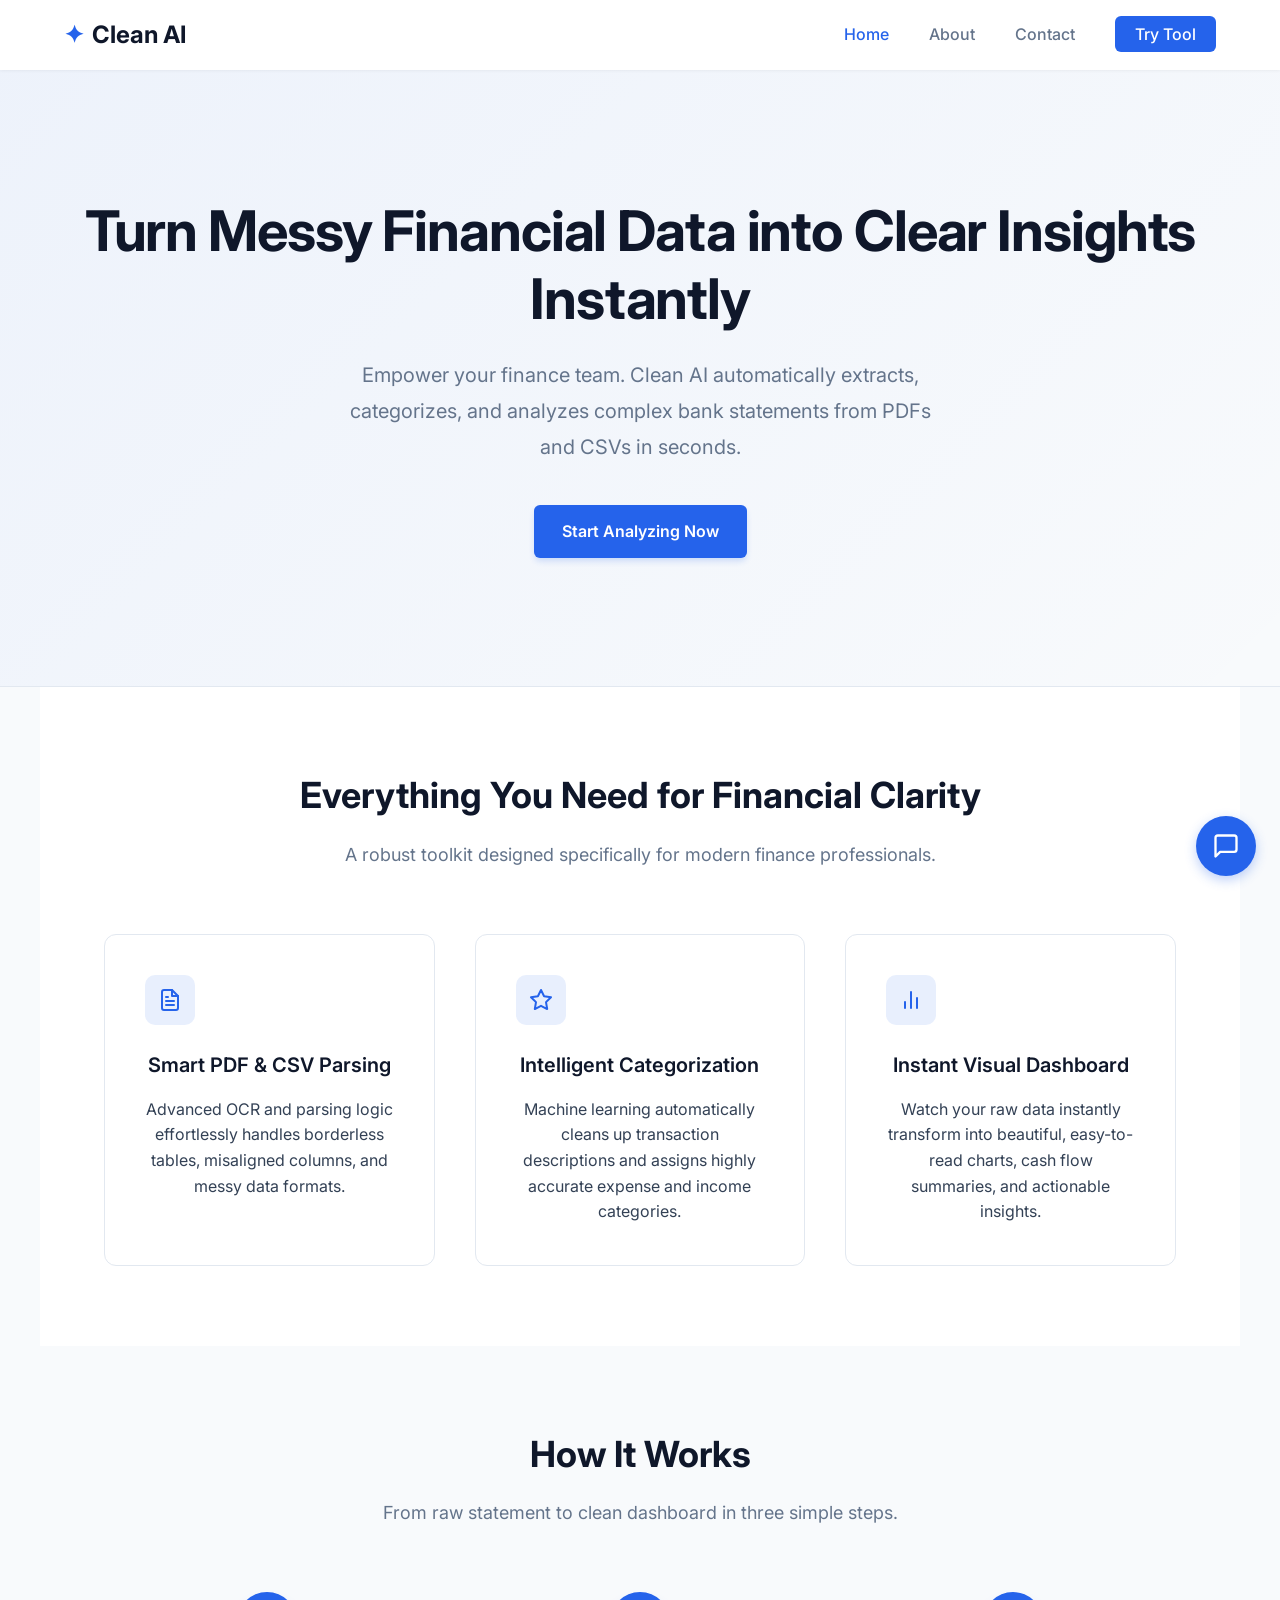
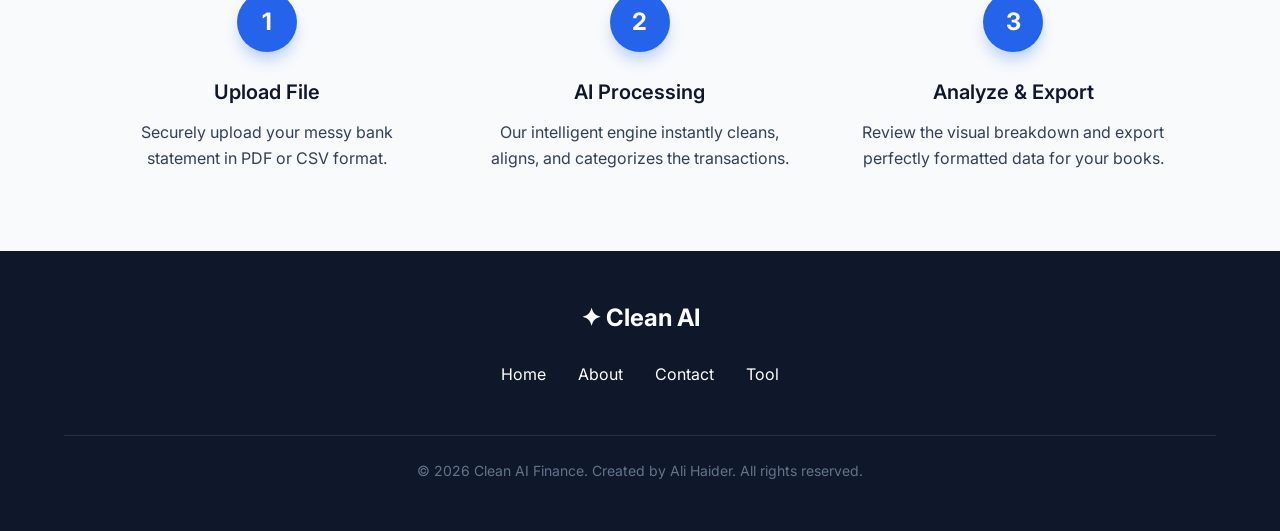
==== index.html @ 6805a6d4 "Add cache-busting version to chatbot.js script tags" ====
<!DOCTYPE html>
<html lang="en">

<head>
    <meta charset="UTF-8">
    <meta name="viewport" content="width=device-width, initial-scale=1.0">
    <link rel="icon" type="image/png" href="favicon.png">
    <title>Clean AI Finance - Automate Your Financial Workflows</title>
    <link href="https://fonts.googleapis.com/css2?family=Inter:wght@300;400;500;600;700&display=swap" rel="stylesheet">
    <style>
        :root {
            --primary-color: #2563eb;
            --primary-hover: #1d4ed8;
            --secondary-color: #0f172a;
            --text-main: #334155;
            --text-light: #64748b;
            --bg-body: #f8fafc;
            --bg-card: #ffffff;
            --font-family: 'Inter', sans-serif;
            --border-color: #e2e8f0;
        }

        * {
            margin: 0;
            padding: 0;
            box-sizing: border-box;
        }

        body {
            font-family: var(--font-family);
            color: var(--text-main);
            background-color: var(--bg-body);
            line-height: 1.6;
            display: flex;
            flex-direction: column;
            min-height: 100vh;
        }

        a {
            text-decoration: none;
            color: inherit;
            transition: all 0.3s ease;
        }

        /* Navigation */
        .navbar {
            background-color: #ffffff;
            box-shadow: 0 1px 3px rgba(0, 0, 0, 0.05);
            padding: 1rem 5%;
            display: flex;
            justify-content: space-between;
            align-items: center;
            position: sticky;
            top: 0;
            z-index: 1000;
        }

        .nav-brand {
            font-size: 1.5rem;
            font-weight: 700;
            color: var(--secondary-color);
            display: flex;
            align-items: center;
            gap: 0.5rem;
        }

        .nav-brand-icon {
            color: var(--primary-color);
        }

        .nav-links {
            display: flex;
            gap: 2.5rem;
            list-style: none;
            align-items: center;
        }

        .nav-links a {
            font-weight: 500;
            color: var(--text-light);
        }

        .nav-links a:hover,
        .nav-links a.active {
            color: var(--primary-color);
        }

        .btn-nav {
            background-color: var(--primary-color);
            color: #ffffff !important;
            padding: 0.5rem 1.25rem;
            border-radius: 6px;
        }

        .btn-nav:hover {
            background-color: var(--primary-hover);
            transform: translateY(-1px);
        }

        /* Global UI Elements */
        .btn {
            display: inline-block;
            padding: 0.875rem 1.75rem;
            border-radius: 6px;
            font-weight: 600;
            text-align: center;
            cursor: pointer;
            border: none;
            font-size: 1rem;
        }

        .btn-primary {
            background-color: var(--primary-color);
            color: #ffffff;
            box-shadow: 0 4px 6px -1px rgba(37, 99, 235, 0.2);
        }

        .btn-primary:hover {
            background-color: var(--primary-hover);
            box-shadow: 0 10px 15px -3px rgba(37, 99, 235, 0.3);
            transform: translateY(-2px);
            color: white;
        }

        .container {
            max-width: 1200px;
            margin: 0 auto;
            padding: 5rem 5%;
        }

        .text-center {
            text-align: center;
        }

        /* Hero Section */
        .hero {
            padding: 8rem 5%;
            text-align: center;
            background: linear-gradient(135deg, rgba(37, 99, 235, 0.05) 0%, rgba(255, 255, 255, 0) 100%);
            border-bottom: 1px solid var(--border-color);
        }

        .hero h1 {
            font-size: 3.5rem;
            font-weight: 700;
            color: var(--secondary-color);
            margin-bottom: 1.5rem;
            line-height: 1.2;
            letter-spacing: -0.02em;
        }

        .hero p {
            font-size: 1.25rem;
            color: var(--text-light);
            max-width: 600px;
            margin: 0 auto 2.5rem;
            line-height: 1.8;
        }

        /* Features Section */
        .features-section {
            background-color: var(--bg-card);
        }

        .section-title {
            font-size: 2.25rem;
            font-weight: 700;
            color: var(--secondary-color);
            margin-bottom: 1rem;
        }

        .section-subtitle {
            color: var(--text-light);
            font-size: 1.125rem;
            margin-bottom: 4rem;
        }

        .features-grid {
            display: grid;
            grid-template-columns: repeat(auto-fit, minmax(300px, 1fr));
            gap: 2.5rem;
        }

        .feature-card {
            padding: 2.5rem;
            border-radius: 12px;
            border: 1px solid var(--border-color);
            background-color: var(--bg-card);
            transition: all 0.3s ease;
        }

        .feature-card:hover {
            transform: translateY(-5px);
            box-shadow: 0 20px 25px -5px rgba(0, 0, 0, 0.05);
            border-color: var(--primary-color);
        }

        .feature-icon {
            width: 50px;
            height: 50px;
            background-color: rgba(37, 99, 235, 0.1);
            color: var(--primary-color);
            border-radius: 10px;
            display: flex;
            align-items: center;
            justify-content: center;
            font-size: 1.5rem;
            margin-bottom: 1.5rem;
        }

        .feature-card h3 {
            font-size: 1.25rem;
            font-weight: 600;
            color: var(--secondary-color);
            margin-bottom: 1rem;
        }

        /* How it Works */
        .how-it-works {
            background-color: var(--bg-body);
        }

        .steps-container {
            display: grid;
            grid-template-columns: repeat(auto-fit, minmax(250px, 1fr));
            gap: 3rem;
            position: relative;
        }

        .step {
            text-align: center;
        }

        .step-number {
            width: 60px;
            height: 60px;
            background-color: var(--primary-color);
            color: white;
            border-radius: 50%;
            display: flex;
            align-items: center;
            justify-content: center;
            font-size: 1.5rem;
            font-weight: 700;
            margin: 0 auto 1.5rem;
            box-shadow: 0 10px 15px -3px rgba(37, 99, 235, 0.3);
        }

        .step h4 {
            font-size: 1.25rem;
            font-weight: 600;
            color: var(--secondary-color);
            margin-bottom: 0.75rem;
        }

        /* Footer */
        footer {
            background-color: var(--secondary-color);
            color: #ffffff;
            padding: 3rem 5%;
            margin-top: auto;
        }

        .footer-content {
            max-width: 1200px;
            margin: 0 auto;
            display: flex;
            flex-direction: column;
            align-items: center;
            gap: 1.5rem;
        }

        .footer-logo {
            font-size: 1.5rem;
            font-weight: 700;
        }

        .footer-links {
            display: flex;
            gap: 2rem;
            list-style: none;
        }

        .footer-links a:hover {
            color: #94a3b8;
        }

        .copyright {
            color: #64748b;
            font-size: 0.875rem;
            margin-top: 1.5rem;
            padding-top: 1.5rem;
            border-top: 1px solid rgba(255, 255, 255, 0.1);
            width: 100%;
            text-align: center;
        }

        @media (max-width: 768px) {
            .hero h1 {
                font-size: 2.5rem;
            }

            .nav-links {
                display: none;
            }

            /* Mobile menu would go here */
        }
    </style>
</head>

<body>
    <nav class="navbar">
        <a href="index.html" class="nav-brand"><span class="nav-brand-icon">✦</span> Clean AI</a>
        <ul class="nav-links">
            <li><a href="index.html" class="active">Home</a></li>
            <li><a href="about.html">About</a></li>
            <li><a href="contact.html">Contact</a></li>
            <li><a href="tool.html" class="btn-nav">Try Tool</a></li>
        </ul>
    </nav>

    <main>
        <!-- Hero Section -->
        <section class="hero">
            <h1>Turn Messy Financial Data into Clear Insights Instantly</h1>
            <p>Empower your finance team. Clean AI automatically extracts, categorizes, and analyzes complex bank
                statements from PDFs and CSVs in seconds.</p>
            <a href="tool.html" class="btn btn-primary">Start Analyzing Now</a>
        </section>

        <!-- Features Section -->
        <section class="container features-section text-center">
            <h2 class="section-title">Everything You Need for Financial Clarity</h2>
            <p class="section-subtitle">A robust toolkit designed specifically for modern finance professionals.</p>

            <div class="features-grid text-left">
                <div class="feature-card">
                    <div class="feature-icon">
                        <svg width="24" height="24" viewBox="0 0 24 24" fill="none" stroke="currentColor"
                            stroke-width="2" stroke-linecap="round" stroke-linejoin="round">
                            <path d="M14 2H6a2 2 0 0 0-2 2v16a2 2 0 0 0 2 2h12a2 2 0 0 0 2-2V8z"></path>
                            <polyline points="14 2 14 8 20 8"></polyline>
                            <line x1="16" y1="13" x2="8" y2="13"></line>
                            <line x1="16" y1="17" x2="8" y2="17"></line>
                            <polyline points="10 9 9 9 8 9"></polyline>
                        </svg>
                    </div>
                    <h3>Smart PDF & CSV Parsing</h3>
                    <p>Advanced OCR and parsing logic effortlessly handles borderless tables, misaligned columns, and
                        messy data formats.</p>
                </div>
                <div class="feature-card">
                    <div class="feature-icon">
                        <svg width="24" height="24" viewBox="0 0 24 24" fill="none" stroke="currentColor"
                            stroke-width="2" stroke-linecap="round" stroke-linejoin="round">
                            <polygon
                                points="12 2 15.09 8.26 22 9.27 17 14.14 18.18 21.02 12 17.77 5.82 21.02 7 14.14 2 9.27 8.91 8.26 12 2">
                            </polygon>
                        </svg>
                    </div>
                    <h3>Intelligent Categorization</h3>
                    <p>Machine learning automatically cleans up transaction descriptions and assigns highly accurate
                        expense and income categories.</p>
                </div>
                <div class="feature-card">
                    <div class="feature-icon">
                        <svg width="24" height="24" viewBox="0 0 24 24" fill="none" stroke="currentColor"
                            stroke-width="2" stroke-linecap="round" stroke-linejoin="round">
                            <line x1="18" y1="20" x2="18" y2="10"></line>
                            <line x1="12" y1="20" x2="12" y2="4"></line>
                            <line x1="6" y1="20" x2="6" y2="14"></line>
                        </svg>
                    </div>
                    <h3>Instant Visual Dashboard</h3>
                    <p>Watch your raw data instantly transform into beautiful, easy-to-read charts, cash flow summaries,
                        and actionable insights.</p>
                </div>
            </div>
        </section>

        <!-- How it works -->
        <section class="how-it-works container text-center">
            <h2 class="section-title">How It Works</h2>
            <p class="section-subtitle">From raw statement to clean dashboard in three simple steps.</p>

            <div class="steps-container">
                <div class="step">
                    <div class="step-number">1</div>
                    <h4>Upload File</h4>
                    <p>Securely upload your messy bank statement in PDF or CSV format.</p>
                </div>
                <div class="step">
                    <div class="step-number">2</div>
                    <h4>AI Processing</h4>
                    <p>Our intelligent engine instantly cleans, aligns, and categorizes the transactions.</p>
                </div>
                <div class="step">
                    <div class="step-number">3</div>
                    <h4>Analyze & Export</h4>
                    <p>Review the visual breakdown and export perfectly formatted data for your books.</p>
                </div>
            </div>
        </section>
    </main>

    <footer>
        <div class="footer-content">
            <div class="footer-logo">✦ Clean AI</div>
            <ul class="footer-links">
                <li><a href="index.html">Home</a></li>
                <li><a href="about.html">About</a></li>
                <li><a href="contact.html">Contact</a></li>
                <li><a href="tool.html">Tool</a></li>
            </ul>
            <div class="copyright">
                &copy; 2026 Clean AI Finance. Created by Ali Haider. All rights reserved.
            </div>
        </div>
    </footer>

    <!-- Custom Clean AI Chatbot Widget -->
    <script src="chatbot.js?v=2"></script>
</body>

</html>
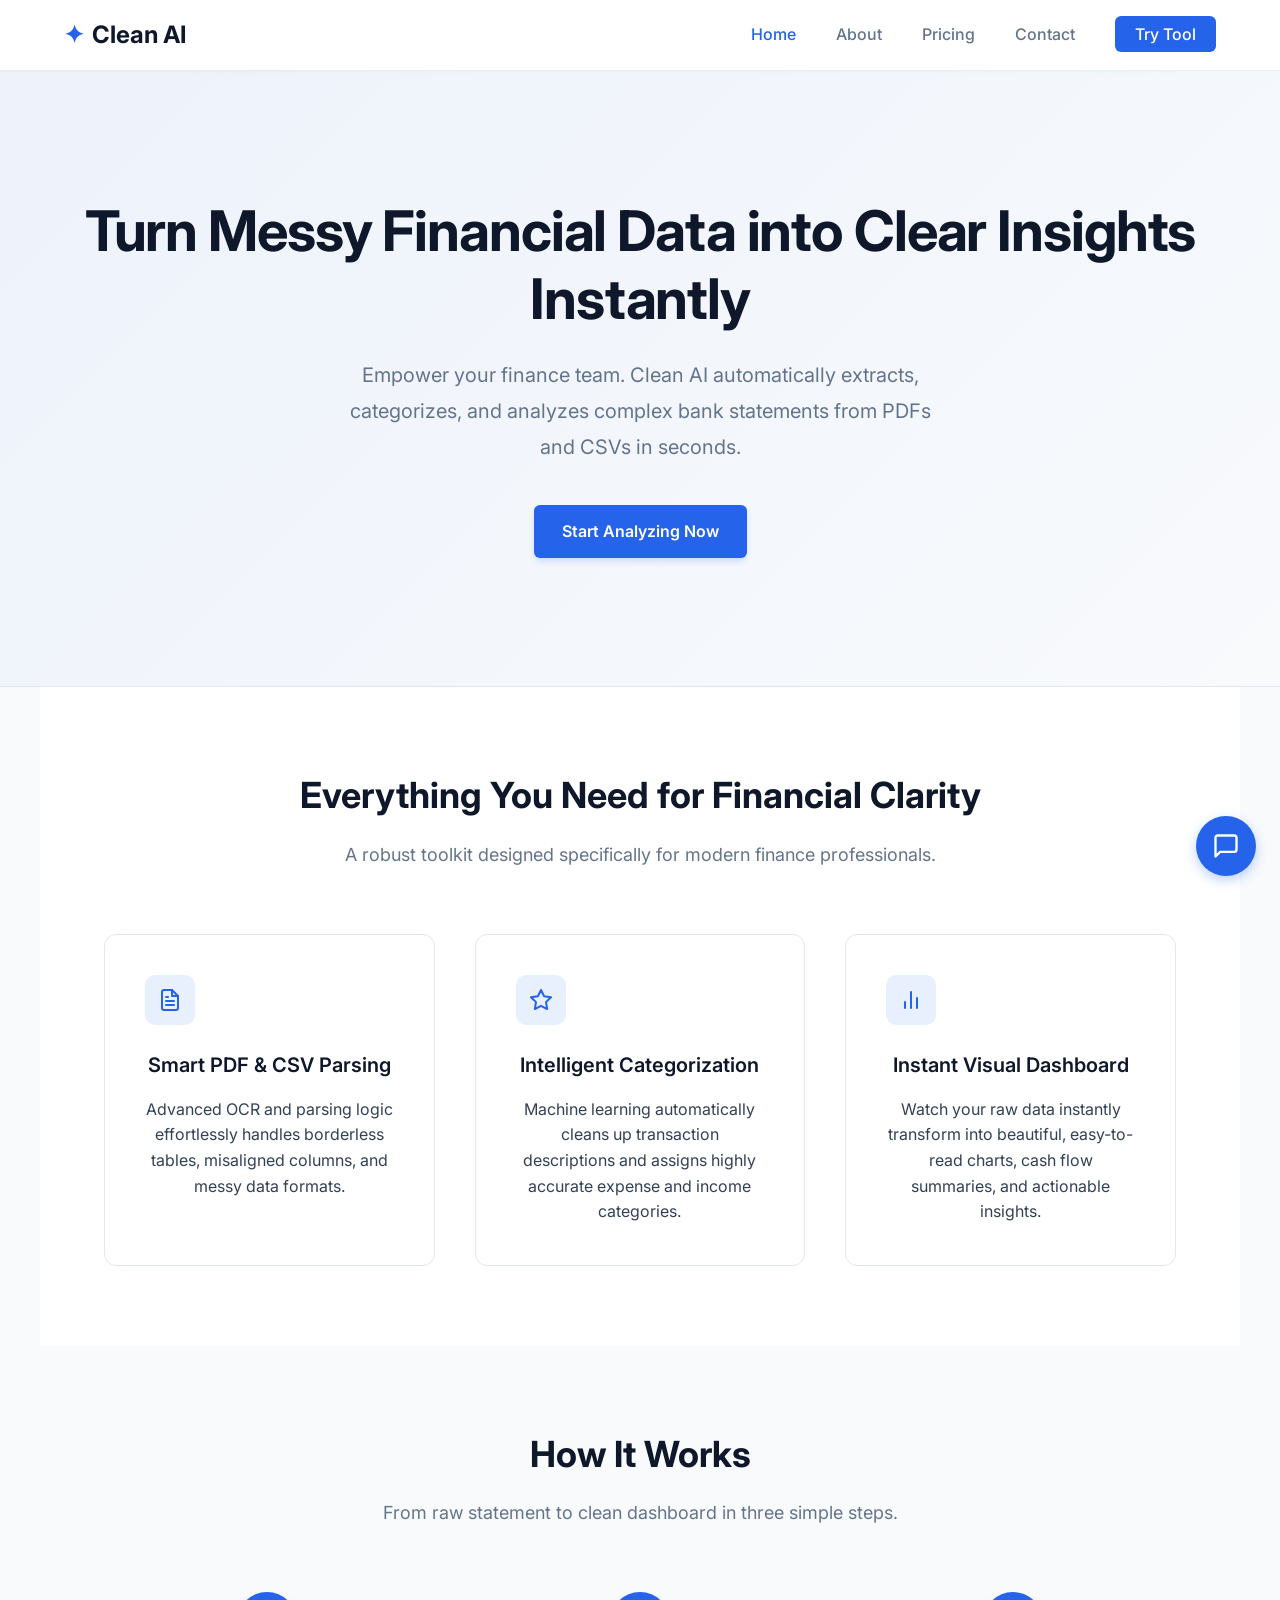
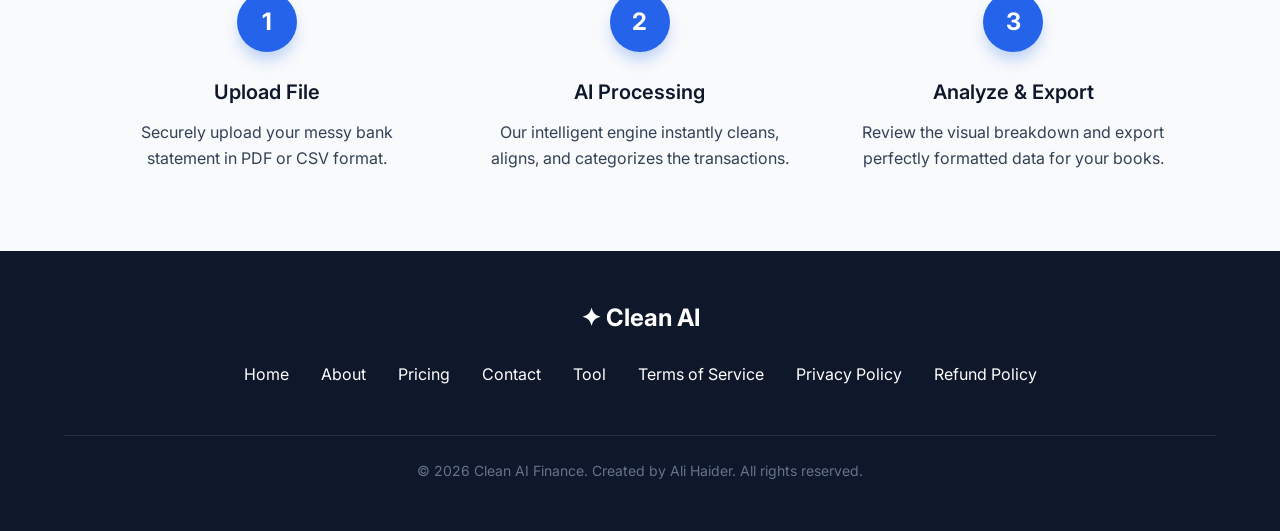
==== commit ec682a15: "Add pricing, terms, privacy, and refund pages for Paddle onboarding" ====
--- a/index.html
+++ b/index.html
@@ -315,6 +315,7 @@
         <ul class="nav-links">
             <li><a href="index.html" class="active">Home</a></li>
             <li><a href="about.html">About</a></li>
+                <li><a href="pricing.html">Pricing</a></li>
             <li><a href="contact.html">Contact</a></li>
             <li><a href="tool.html" class="btn-nav">Try Tool</a></li>
         </ul>
@@ -410,8 +411,12 @@
             <ul class="footer-links">
                 <li><a href="index.html">Home</a></li>
                 <li><a href="about.html">About</a></li>
+                <li><a href="pricing.html">Pricing</a></li>
                 <li><a href="contact.html">Contact</a></li>
                 <li><a href="tool.html">Tool</a></li>
+                <li><a href="terms.html">Terms of Service</a></li>
+                <li><a href="privacy.html">Privacy Policy</a></li>
+                <li><a href="refund.html">Refund Policy</a></li>
             </ul>
             <div class="copyright">
                 &copy; 2026 Clean AI Finance. Created by Ali Haider. All rights reserved.
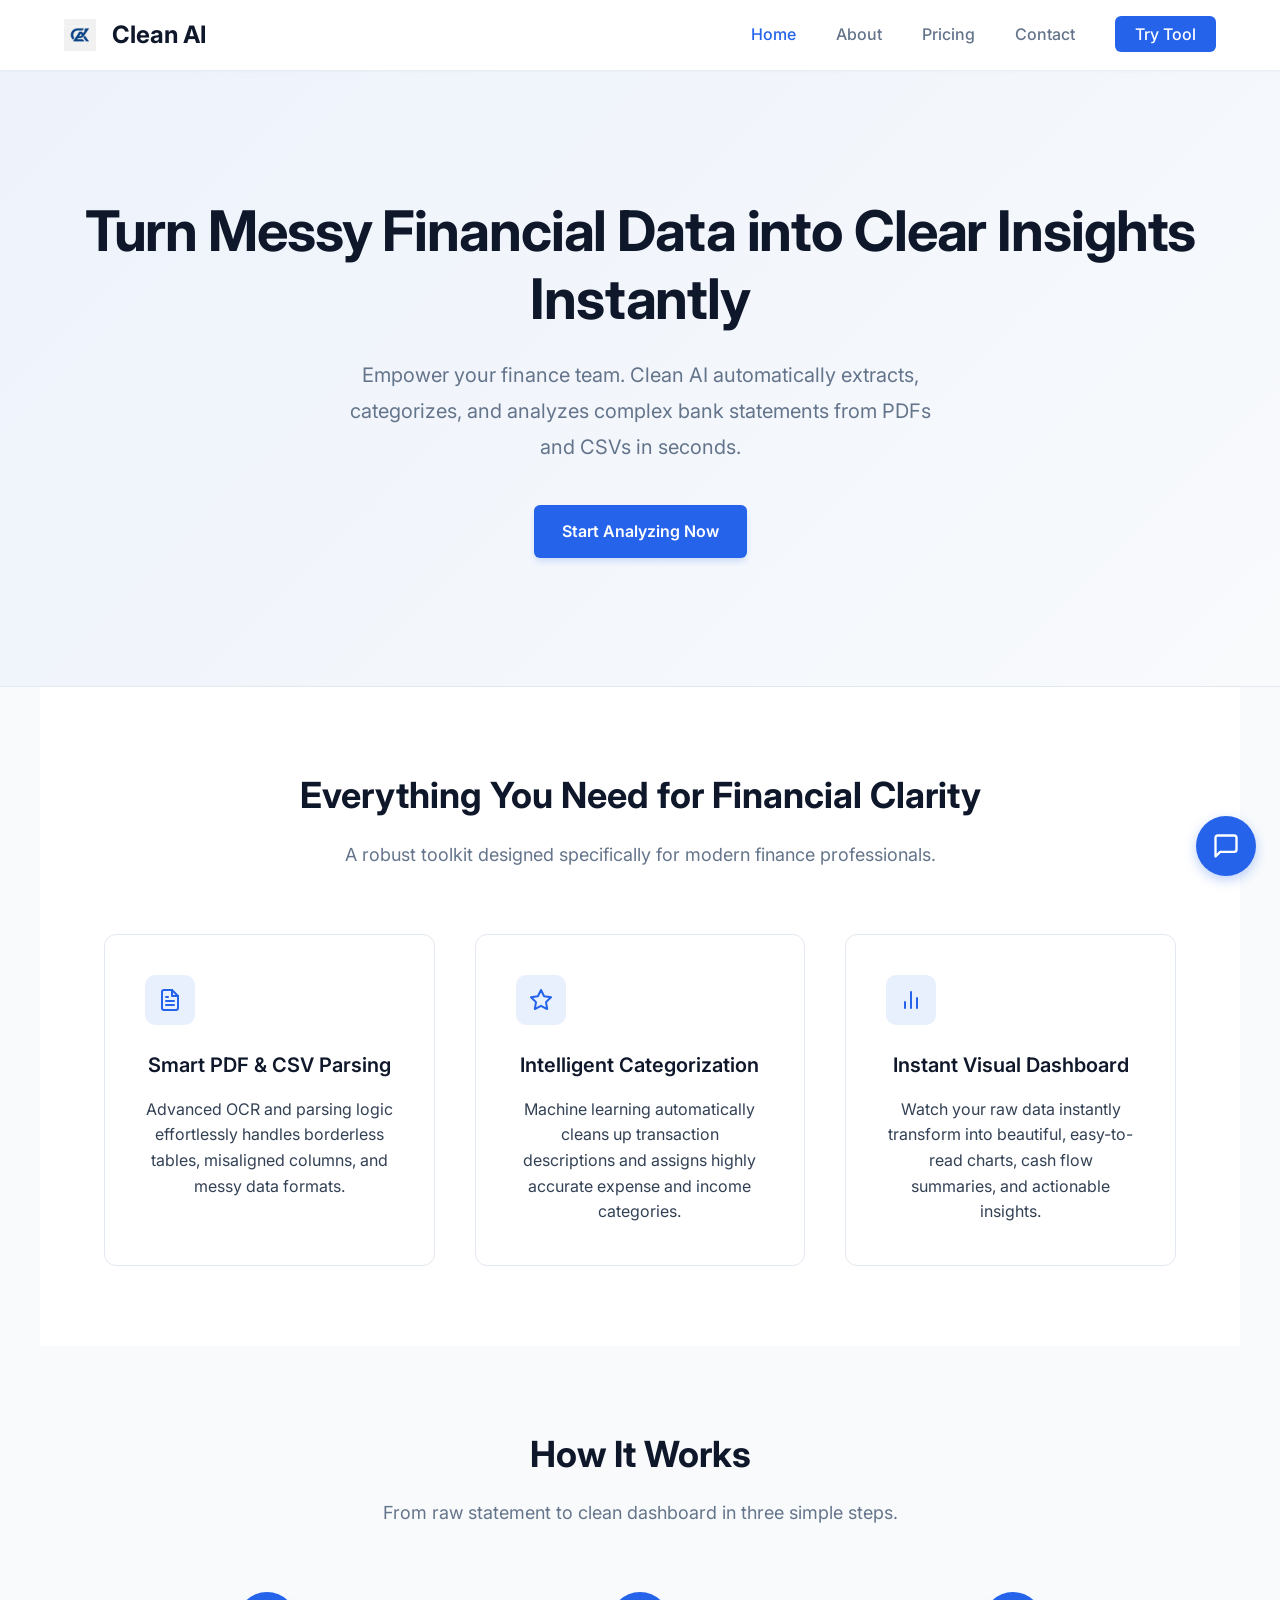
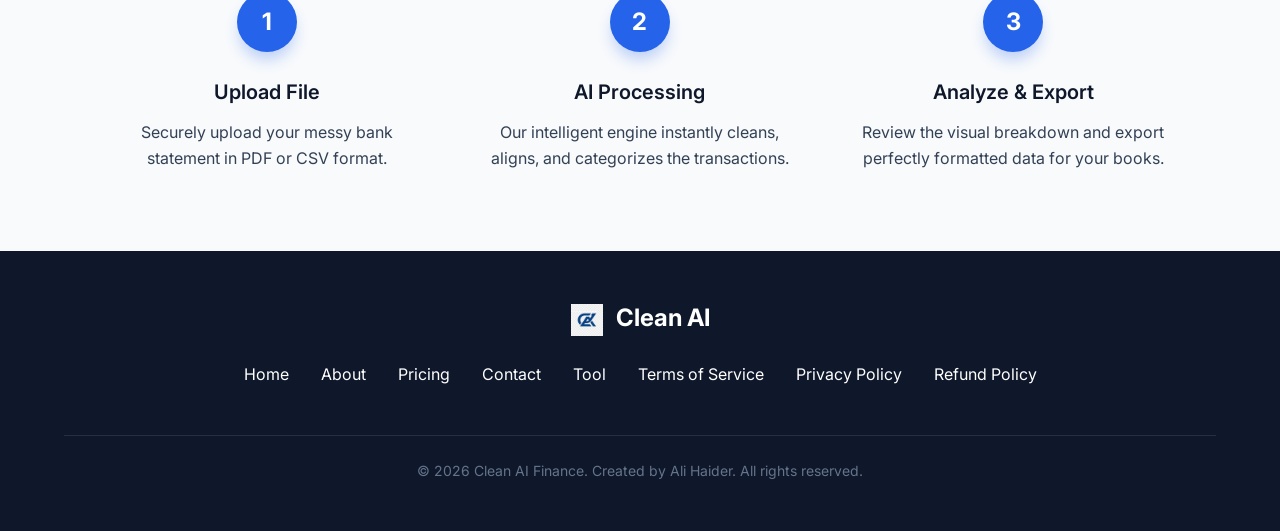
==== commit 152fedab: "," ====
--- a/index.html
+++ b/index.html
@@ -311,7 +311,7 @@
 
 <body>
     <nav class="navbar">
-        <a href="index.html" class="nav-brand"><span class="nav-brand-icon">✦</span> Clean AI</a>
+        <a href="index.html" class="nav-brand"><img src="logo.png" alt="Clean AI Logo" style="height: 32px; width: auto; margin-right: 8px; vertical-align: middle;"> Clean AI</a>
         <ul class="nav-links">
             <li><a href="index.html" class="active">Home</a></li>
             <li><a href="about.html">About</a></li>
@@ -407,7 +407,7 @@
 
     <footer>
         <div class="footer-content">
-            <div class="footer-logo">✦ Clean AI</div>
+            <div class="footer-logo"><img src="logo.png" alt="Clean AI Logo" style="height: 32px; width: auto; margin-right: 8px; vertical-align: middle;"> Clean AI</div>
             <ul class="footer-links">
                 <li><a href="index.html">Home</a></li>
                 <li><a href="about.html">About</a></li>
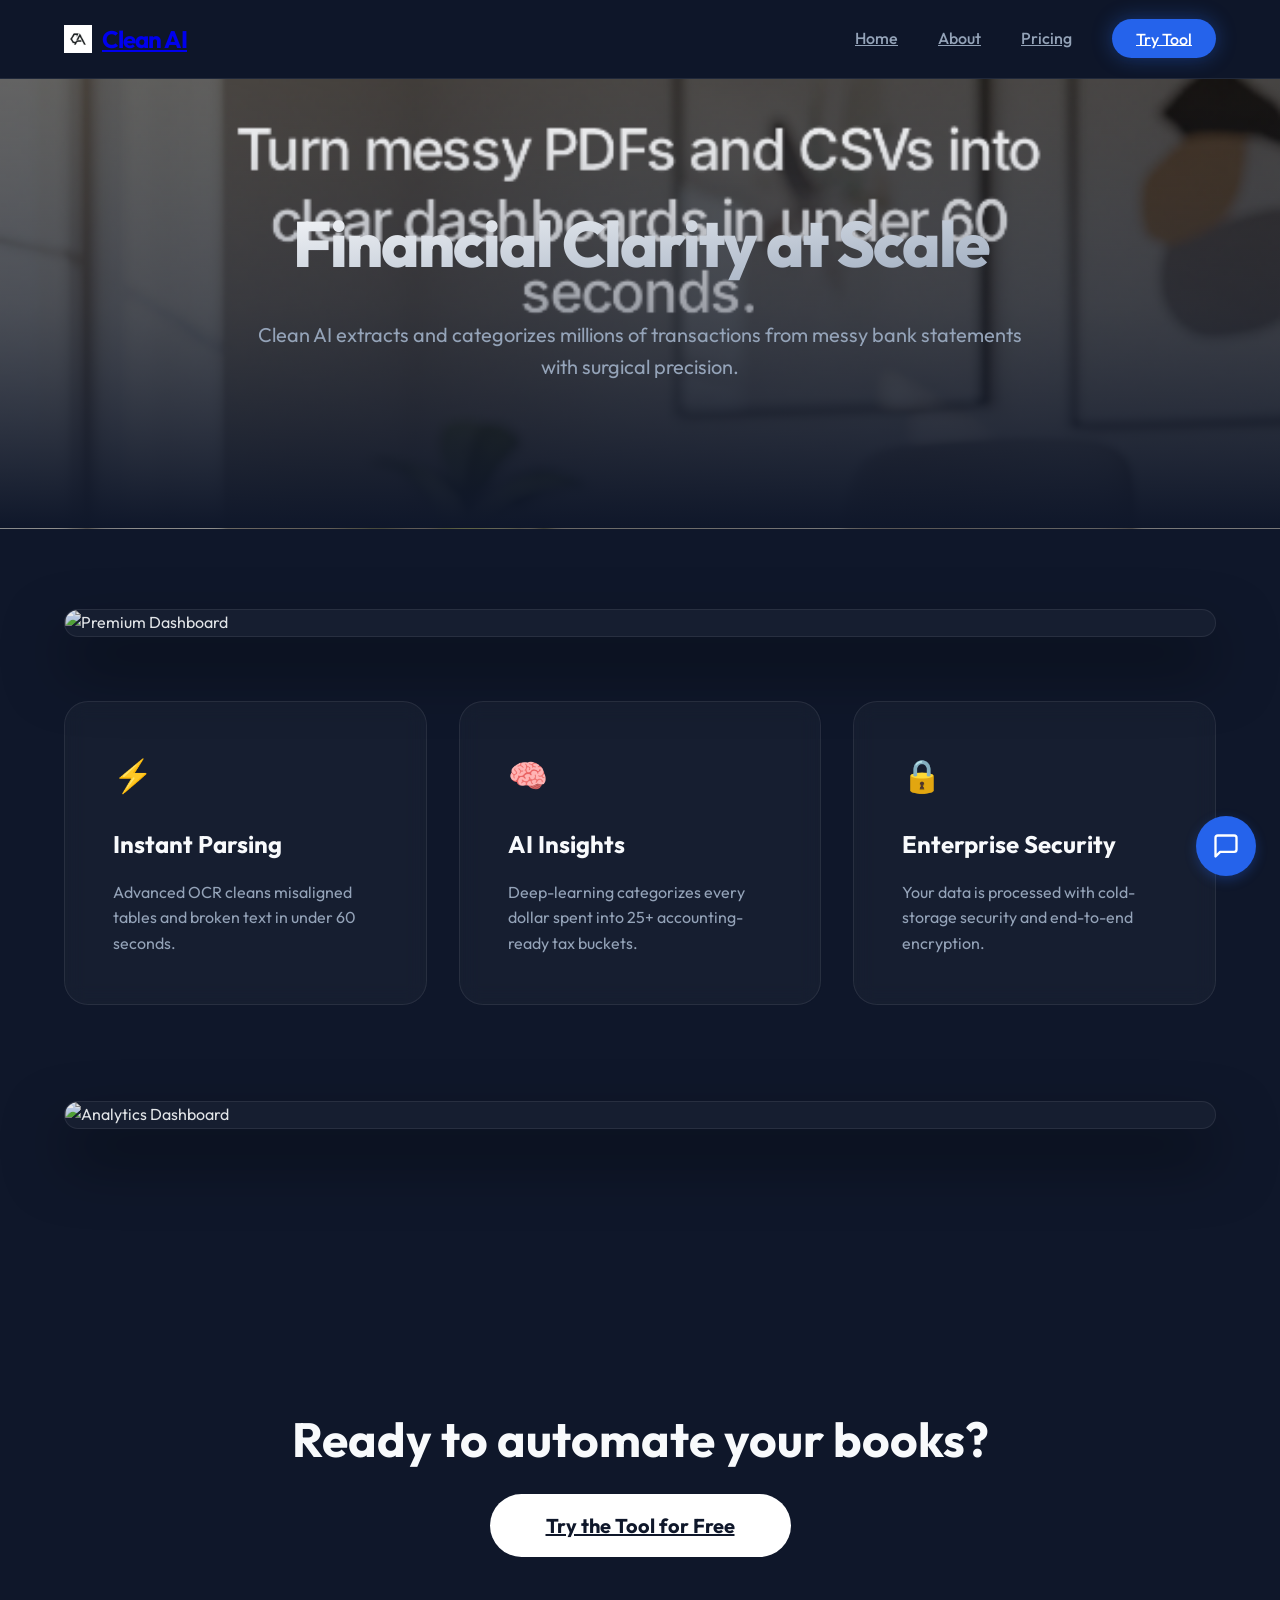
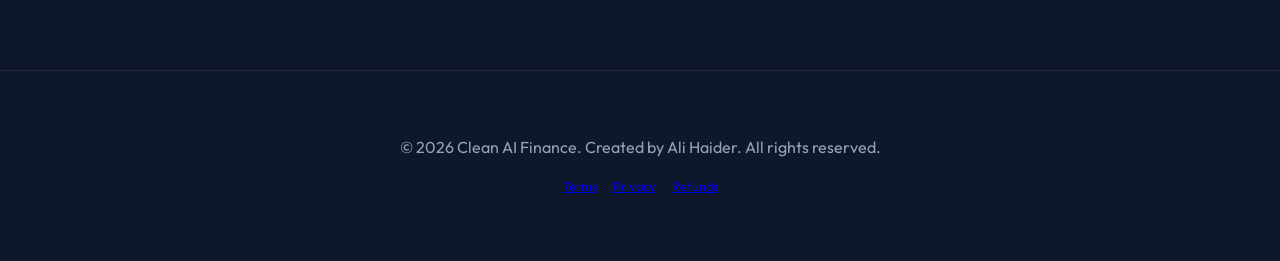
==== commit 567ba27a: "UI: Complete premium visual overhaul with wide hero, mockups, and glassmorphism" ====
--- a/index.html
+++ b/index.html
@@ -5,19 +5,18 @@
     <meta charset="UTF-8">
     <meta name="viewport" content="width=device-width, initial-scale=1.0">
     <link rel="icon" type="image/png" href="favicon.png">
-    <title>Clean AI Finance - Automate Your Financial Workflows</title>
-    <link href="https://fonts.googleapis.com/css2?family=Inter:wght@300;400;500;600;700&display=swap" rel="stylesheet">
+    <title>Clean AI Finance - Minimalist Financial Automation</title>
+    <link href="https://fonts.googleapis.com/css2?family=Outfit:wght@300;400;500;600;700&display=swap" rel="stylesheet">
     <style>
         :root {
-            --primary-color: #2563eb;
-            --primary-hover: #1d4ed8;
-            --secondary-color: #0f172a;
-            --text-main: #334155;
-            --text-light: #64748b;
-            --bg-body: #f8fafc;
-            --bg-card: #ffffff;
-            --font-family: 'Inter', sans-serif;
-            --border-color: #e2e8f0;
+            --primary: #2563eb;
+            --primary-glow: rgba(37, 99, 235, 0.4);
+            --bg-dark: #0f172a;
+            --bg-card: rgba(255, 255, 255, 0.03);
+            --glass-border: rgba(255, 255, 255, 0.08);
+            --text-main: #f8fafc;
+            --text-muted: #94a3b8;
+            --font-family: 'Outfit', sans-serif;
         }
 
         * {
@@ -29,24 +28,17 @@
         body {
             font-family: var(--font-family);
             color: var(--text-main);
-            background-color: var(--bg-body);
+            background-color: var(--bg-dark);
             line-height: 1.6;
-            display: flex;
-            flex-direction: column;
-            min-height: 100vh;
-        }
-
-        a {
-            text-decoration: none;
-            color: inherit;
-            transition: all 0.3s ease;
-        }
-
-        /* Navigation */
+            overflow-x: hidden;
+        }
+
+        /* --- MODERN NAVIGATION --- */
         .navbar {
-            background-color: #ffffff;
-            box-shadow: 0 1px 3px rgba(0, 0, 0, 0.05);
-            padding: 1rem 5%;
+            backdrop-filter: blur(12px);
+            background: rgba(15, 23, 42, 0.7);
+            border-bottom: 1px solid var(--glass-border);
+            padding: 1.25rem 5%;
             display: flex;
             justify-content: space-between;
             align-items: center;
@@ -58,14 +50,10 @@
         .nav-brand {
             font-size: 1.5rem;
             font-weight: 700;
-            color: var(--secondary-color);
+            letter-spacing: -1px;
             display: flex;
             align-items: center;
-            gap: 0.5rem;
-        }
-
-        .nav-brand-icon {
-            color: var(--primary-color);
+            gap: 10px;
         }
 
         .nav-links {
@@ -77,354 +65,236 @@
 
         .nav-links a {
             font-weight: 500;
-            color: var(--text-light);
-        }
-
-        .nav-links a:hover,
-        .nav-links a.active {
-            color: var(--primary-color);
+            color: var(--text-muted);
+            transition: color 0.3s;
+        }
+
+        .nav-links a:hover {
+            color: white;
         }
 
         .btn-nav {
-            background-color: var(--primary-color);
-            color: #ffffff !important;
-            padding: 0.5rem 1.25rem;
-            border-radius: 6px;
-        }
-
-        .btn-nav:hover {
-            background-color: var(--primary-hover);
-            transform: translateY(-1px);
-        }
-
-        /* Global UI Elements */
-        .btn {
-            display: inline-block;
-            padding: 0.875rem 1.75rem;
-            border-radius: 6px;
+            background: var(--primary);
+            color: white !important;
+            padding: 0.6rem 1.5rem;
+            border-radius: 99px;
             font-weight: 600;
-            text-align: center;
-            cursor: pointer;
-            border: none;
-            font-size: 1rem;
-        }
-
-        .btn-primary {
-            background-color: var(--primary-color);
-            color: #ffffff;
-            box-shadow: 0 4px 6px -1px rgba(37, 99, 235, 0.2);
-        }
-
-        .btn-primary:hover {
-            background-color: var(--primary-hover);
-            box-shadow: 0 10px 15px -3px rgba(37, 99, 235, 0.3);
-            transform: translateY(-2px);
-            color: white;
-        }
-
-        .container {
-            max-width: 1200px;
-            margin: 0 auto;
-            padding: 5rem 5%;
-        }
-
-        .text-center {
-            text-align: center;
-        }
-
-        /* Hero Section */
-        .hero {
-            padding: 8rem 5%;
-            text-align: center;
-            background: linear-gradient(135deg, rgba(37, 99, 235, 0.05) 0%, rgba(255, 255, 255, 0) 100%);
-            border-bottom: 1px solid var(--border-color);
-        }
-
-        .hero h1 {
-            font-size: 3.5rem;
-            font-weight: 700;
-            color: var(--secondary-color);
-            margin-bottom: 1.5rem;
-            line-height: 1.2;
-            letter-spacing: -0.02em;
-        }
-
-        .hero p {
-            font-size: 1.25rem;
-            color: var(--text-light);
-            max-width: 600px;
-            margin: 0 auto 2.5rem;
-            line-height: 1.8;
-        }
-
-        /* Features Section */
-        .features-section {
-            background-color: var(--bg-card);
-        }
-
-        .section-title {
-            font-size: 2.25rem;
-            font-weight: 700;
-            color: var(--secondary-color);
-            margin-bottom: 1rem;
-        }
-
-        .section-subtitle {
-            color: var(--text-light);
-            font-size: 1.125rem;
-            margin-bottom: 4rem;
-        }
-
-        .features-grid {
-            display: grid;
-            grid-template-columns: repeat(auto-fit, minmax(300px, 1fr));
-            gap: 2.5rem;
-        }
-
-        .feature-card {
-            padding: 2.5rem;
-            border-radius: 12px;
-            border: 1px solid var(--border-color);
-            background-color: var(--bg-card);
-            transition: all 0.3s ease;
-        }
-
-        .feature-card:hover {
-            transform: translateY(-5px);
-            box-shadow: 0 20px 25px -5px rgba(0, 0, 0, 0.05);
-            border-color: var(--primary-color);
-        }
-
-        .feature-icon {
-            width: 50px;
-            height: 50px;
-            background-color: rgba(37, 99, 235, 0.1);
-            color: var(--primary-color);
-            border-radius: 10px;
+            box-shadow: 0 0 20px var(--primary-glow);
+        }
+
+        /* --- ULTRA-WIDE HERO --- */
+        .hero-banner {
+            width: 100%;
+            height: 450px;
+            background: url('hero_wide.png') center/cover no-repeat;
+            position: relative;
             display: flex;
             align-items: center;
             justify-content: center;
+            border-bottom: 1px solid var(--glass-border);
+        }
+
+        .hero-banner::after {
+            content: '';
+            position: absolute;
+            inset: 0;
+            background: linear-gradient(0deg, var(--bg-dark) 0%, rgba(15, 23, 42, 0.4) 50%, transparent 100%);
+        }
+
+        .hero-content {
+            position: relative;
+            z-index: 2;
+            text-align: center;
+            max-width: 900px;
+            padding: 0 5%;
+        }
+
+        .hero-content h1 {
+            font-size: 4rem;
+            font-weight: 800;
+            letter-spacing: -2px;
+            margin-bottom: 1.5rem;
+            background: linear-gradient(to bottom right, #fff, #94a3b8);
+            -webkit-background-clip: text;
+            -webkit-text-fill-color: transparent;
+        }
+
+        .hero-content p {
+            font-size: 1.25rem;
+            color: var(--text-muted);
+            margin-bottom: 2rem;
+        }
+
+        /* --- PRODUCT SHOWCASE (WIDE) --- */
+        .showcase-container {
+            padding: 5rem 5%;
+            max-width: 1400px;
+            margin: 0 auto;
+        }
+
+        .mockup-wrap {
+            width: 100%;
+            margin-bottom: 4rem;
+            border-radius: 20px;
+            overflow: hidden;
+            border: 1px solid var(--glass-border);
+            background: var(--bg-card);
+            box-shadow: 0 30px 60px rgba(0,0,0,0.5);
+        }
+
+        .mockup-wrap img {
+            width: 100%;
+            display: block;
+            opacity: 0.9;
+            transition: opacity 0.5s;
+        }
+
+        .mockup-wrap:hover img {
+            opacity: 1;
+        }
+
+        /* --- GLASS FEATURES --- */
+        .features-grid {
+            display: grid;
+            grid-template-columns: repeat(3, 1fr);
+            gap: 2rem;
+            margin-top: 4rem;
+        }
+
+        .glass-card {
+            padding: 3rem;
+            background: var(--bg-card);
+            backdrop-filter: blur(10px);
+            border-radius: 24px;
+            border: 1px solid var(--glass-border);
+            transition: all 0.4s cubic-bezier(0.175, 0.885, 0.32, 1.275);
+        }
+
+        .glass-card:hover {
+            transform: translateY(-10px) scale(1.02);
+            background: rgba(255, 255, 255, 0.05);
+            border-color: var(--primary);
+        }
+
+        .icon-box {
+            font-size: 2rem;
+            margin-bottom: 1.5rem;
+            color: var(--primary);
+        }
+
+        .glass-card h3 {
             font-size: 1.5rem;
-            margin-bottom: 1.5rem;
-        }
-
-        .feature-card h3 {
+            margin-bottom: 1rem;
+        }
+
+        .glass-card p {
+            color: var(--text-muted);
+        }
+
+        /* --- CALL TO ACTION --- */
+        .cta-section {
+            padding: 8rem 5%;
+            text-align: center;
+        }
+
+        .btn-huge {
             font-size: 1.25rem;
-            font-weight: 600;
-            color: var(--secondary-color);
-            margin-bottom: 1rem;
-        }
-
-        /* How it Works */
-        .how-it-works {
-            background-color: var(--bg-body);
-        }
-
-        .steps-container {
-            display: grid;
-            grid-template-columns: repeat(auto-fit, minmax(250px, 1fr));
-            gap: 3rem;
-            position: relative;
-        }
-
-        .step {
+            padding: 1.2rem 3.5rem;
+            background: white;
+            color: var(--bg-dark);
+            border-radius: 99px;
+            font-weight: 700;
+            transition: all 0.3s;
+        }
+
+        .btn-huge:hover {
+            transform: scale(1.05);
+            box-shadow: 0 0 30px rgba(255,255,255,0.2);
+        }
+
+        footer {
+            padding: 4rem 5%;
+            border-top: 1px solid var(--glass-border);
             text-align: center;
-        }
-
-        .step-number {
-            width: 60px;
-            height: 60px;
-            background-color: var(--primary-color);
-            color: white;
-            border-radius: 50%;
-            display: flex;
-            align-items: center;
-            justify-content: center;
-            font-size: 1.5rem;
-            font-weight: 700;
-            margin: 0 auto 1.5rem;
-            box-shadow: 0 10px 15px -3px rgba(37, 99, 235, 0.3);
-        }
-
-        .step h4 {
-            font-size: 1.25rem;
-            font-weight: 600;
-            color: var(--secondary-color);
-            margin-bottom: 0.75rem;
-        }
-
-        /* Footer */
-        footer {
-            background-color: var(--secondary-color);
-            color: #ffffff;
-            padding: 3rem 5%;
-            margin-top: auto;
-        }
-
-        .footer-content {
-            max-width: 1200px;
-            margin: 0 auto;
-            display: flex;
-            flex-direction: column;
-            align-items: center;
-            gap: 1.5rem;
-        }
-
-        .footer-logo {
-            font-size: 1.5rem;
-            font-weight: 700;
-        }
-
-        .footer-links {
-            display: flex;
-            gap: 2rem;
-            list-style: none;
-        }
-
-        .footer-links a:hover {
-            color: #94a3b8;
-        }
-
-        .copyright {
-            color: #64748b;
-            font-size: 0.875rem;
-            margin-top: 1.5rem;
-            padding-top: 1.5rem;
-            border-top: 1px solid rgba(255, 255, 255, 0.1);
-            width: 100%;
-            text-align: center;
-        }
-
-        @media (max-width: 768px) {
-            .hero h1 {
-                font-size: 2.5rem;
-            }
-
-            .nav-links {
-                display: none;
-            }
-
-            /* Mobile menu would go here */
+            color: var(--text-muted);
+        }
+
+        @media (max-width: 900px) {
+            .hero-content h1 { font-size: 2.5rem; }
+            .features-grid { grid-template-columns: 1fr; }
+            .hero-banner { height: 300px; }
         }
     </style>
 </head>
 
 <body>
     <nav class="navbar">
-        <a href="index.html" class="nav-brand"><img src="logo.png" alt="Clean AI Logo" style="height: 32px; width: auto; margin-right: 8px; vertical-align: middle;"> Clean AI</a>
+        <a href="index.html" class="nav-brand">
+            <img src="logo.png" alt="logo" style="height: 28px;">
+            Clean AI
+        </a>
         <ul class="nav-links">
-            <li><a href="index.html" class="active">Home</a></li>
+            <li><a href="index.html">Home</a></li>
             <li><a href="about.html">About</a></li>
-                <li><a href="pricing.html">Pricing</a></li>
-            <li><a href="contact.html">Contact</a></li>
+            <li><a href="pricing.html">Pricing</a></li>
             <li><a href="tool.html" class="btn-nav">Try Tool</a></li>
         </ul>
     </nav>
 
-    <main>
-        <!-- Hero Section -->
-        <section class="hero">
-            <h1>Turn Messy Financial Data into Clear Insights Instantly</h1>
-            <p>Empower your finance team. Clean AI automatically extracts, categorizes, and analyzes complex bank
-                statements from PDFs and CSVs in seconds.</p>
-            <a href="tool.html" class="btn btn-primary">Start Analyzing Now</a>
-        </section>
-
-        <!-- Features Section -->
-        <section class="container features-section text-center">
-            <h2 class="section-title">Everything You Need for Financial Clarity</h2>
-            <p class="section-subtitle">A robust toolkit designed specifically for modern finance professionals.</p>
-
-            <div class="features-grid text-left">
-                <div class="feature-card">
-                    <div class="feature-icon">
-                        <svg width="24" height="24" viewBox="0 0 24 24" fill="none" stroke="currentColor"
-                            stroke-width="2" stroke-linecap="round" stroke-linejoin="round">
-                            <path d="M14 2H6a2 2 0 0 0-2 2v16a2 2 0 0 0 2 2h12a2 2 0 0 0 2-2V8z"></path>
-                            <polyline points="14 2 14 8 20 8"></polyline>
-                            <line x1="16" y1="13" x2="8" y2="13"></line>
-                            <line x1="16" y1="17" x2="8" y2="17"></line>
-                            <polyline points="10 9 9 9 8 9"></polyline>
-                        </svg>
-                    </div>
-                    <h3>Smart PDF & CSV Parsing</h3>
-                    <p>Advanced OCR and parsing logic effortlessly handles borderless tables, misaligned columns, and
-                        messy data formats.</p>
-                </div>
-                <div class="feature-card">
-                    <div class="feature-icon">
-                        <svg width="24" height="24" viewBox="0 0 24 24" fill="none" stroke="currentColor"
-                            stroke-width="2" stroke-linecap="round" stroke-linejoin="round">
-                            <polygon
-                                points="12 2 15.09 8.26 22 9.27 17 14.14 18.18 21.02 12 17.77 5.82 21.02 7 14.14 2 9.27 8.91 8.26 12 2">
-                            </polygon>
-                        </svg>
-                    </div>
-                    <h3>Intelligent Categorization</h3>
-                    <p>Machine learning automatically cleans up transaction descriptions and assigns highly accurate
-                        expense and income categories.</p>
-                </div>
-                <div class="feature-card">
-                    <div class="feature-icon">
-                        <svg width="24" height="24" viewBox="0 0 24 24" fill="none" stroke="currentColor"
-                            stroke-width="2" stroke-linecap="round" stroke-linejoin="round">
-                            <line x1="18" y1="20" x2="18" y2="10"></line>
-                            <line x1="12" y1="20" x2="12" y2="4"></line>
-                            <line x1="6" y1="20" x2="6" y2="14"></line>
-                        </svg>
-                    </div>
-                    <h3>Instant Visual Dashboard</h3>
-                    <p>Watch your raw data instantly transform into beautiful, easy-to-read charts, cash flow summaries,
-                        and actionable insights.</p>
-                </div>
+    <!-- CLASSY WIDE HERO -->
+    <section class="hero-banner">
+        <div class="hero-content">
+            <h1>Financial Clarity at Scale</h1>
+            <p>Clean AI extracts and categorizes millions of transactions from messy bank statements with surgical precision.</p>
+        </div>
+    </section>
+
+    <main class="showcase-container">
+        
+        <!-- DASHBOARD DISPLAY -->
+        <div class="mockup-wrap">
+            <img src="mockup_premium_wide.png" alt="Premium Dashboard">
+        </div>
+
+        <div class="features-grid">
+            <div class="glass-card">
+                <div class="icon-box">⚡</div>
+                <h3>Instant Parsing</h3>
+                <p>Advanced OCR cleans misaligned tables and broken text in under 60 seconds.</p>
             </div>
-        </section>
-
-        <!-- How it works -->
-        <section class="how-it-works container text-center">
-            <h2 class="section-title">How It Works</h2>
-            <p class="section-subtitle">From raw statement to clean dashboard in three simple steps.</p>
-
-            <div class="steps-container">
-                <div class="step">
-                    <div class="step-number">1</div>
-                    <h4>Upload File</h4>
-                    <p>Securely upload your messy bank statement in PDF or CSV format.</p>
-                </div>
-                <div class="step">
-                    <div class="step-number">2</div>
-                    <h4>AI Processing</h4>
-                    <p>Our intelligent engine instantly cleans, aligns, and categorizes the transactions.</p>
-                </div>
-                <div class="step">
-                    <div class="step-number">3</div>
-                    <h4>Analyze & Export</h4>
-                    <p>Review the visual breakdown and export perfectly formatted data for your books.</p>
-                </div>
+            <div class="glass-card">
+                <div class="icon-box">🧠</div>
+                <h3>AI Insights</h3>
+                <p>Deep-learning categorizes every dollar spent into 25+ accounting-ready tax buckets.</p>
             </div>
-        </section>
+            <div class="glass-card">
+                <div class="icon-box">🔒</div>
+                <h3>Enterprise Security</h3>
+                <p>Your data is processed with cold-storage security and end-to-end encryption.</p>
+            </div>
+        </div>
+
+        <!-- SECONDARY WIDE DISPLAY -->
+        <div style="margin-top: 6rem;" class="mockup-wrap">
+            <img src="mockup_dashboard_wide.png" alt="Analytics Dashboard">
+        </div>
+
     </main>
 
+    <section class="cta-section">
+        <h2 style="font-size: 3rem; margin-bottom: 2rem;">Ready to automate your books?</h2>
+        <a href="tool.html" class="btn-huge">Try the Tool for Free</a>
+    </section>
+
     <footer>
-        <div class="footer-content">
-            <div class="footer-logo"><img src="logo.png" alt="Clean AI Logo" style="height: 32px; width: auto; margin-right: 8px; vertical-align: middle;"> Clean AI</div>
-            <ul class="footer-links">
-                <li><a href="index.html">Home</a></li>
-                <li><a href="about.html">About</a></li>
-                <li><a href="pricing.html">Pricing</a></li>
-                <li><a href="contact.html">Contact</a></li>
-                <li><a href="tool.html">Tool</a></li>
-                <li><a href="terms.html">Terms of Service</a></li>
-                <li><a href="privacy.html">Privacy Policy</a></li>
-                <li><a href="refund.html">Refund Policy</a></li>
-            </ul>
-            <div class="copyright">
-                &copy; 2026 Clean AI Finance. Created by Ali Haider. All rights reserved.
-            </div>
+        <p>&copy; 2026 Clean AI Finance. Created by Ali Haider. All rights reserved.</p>
+        <div style="margin-top: 1rem; display: flex; justify-content: center; gap: 1rem; font-size: 0.8rem;">
+            <a href="terms.html">Terms</a>
+            <a href="privacy.html">Privacy</a>
+            <a href="refund.html">Refunds</a>
         </div>
     </footer>
 
-    <!-- Custom Clean AI Chatbot Widget -->
     <script src="chatbot.js?v=2"></script>
 </body>
 
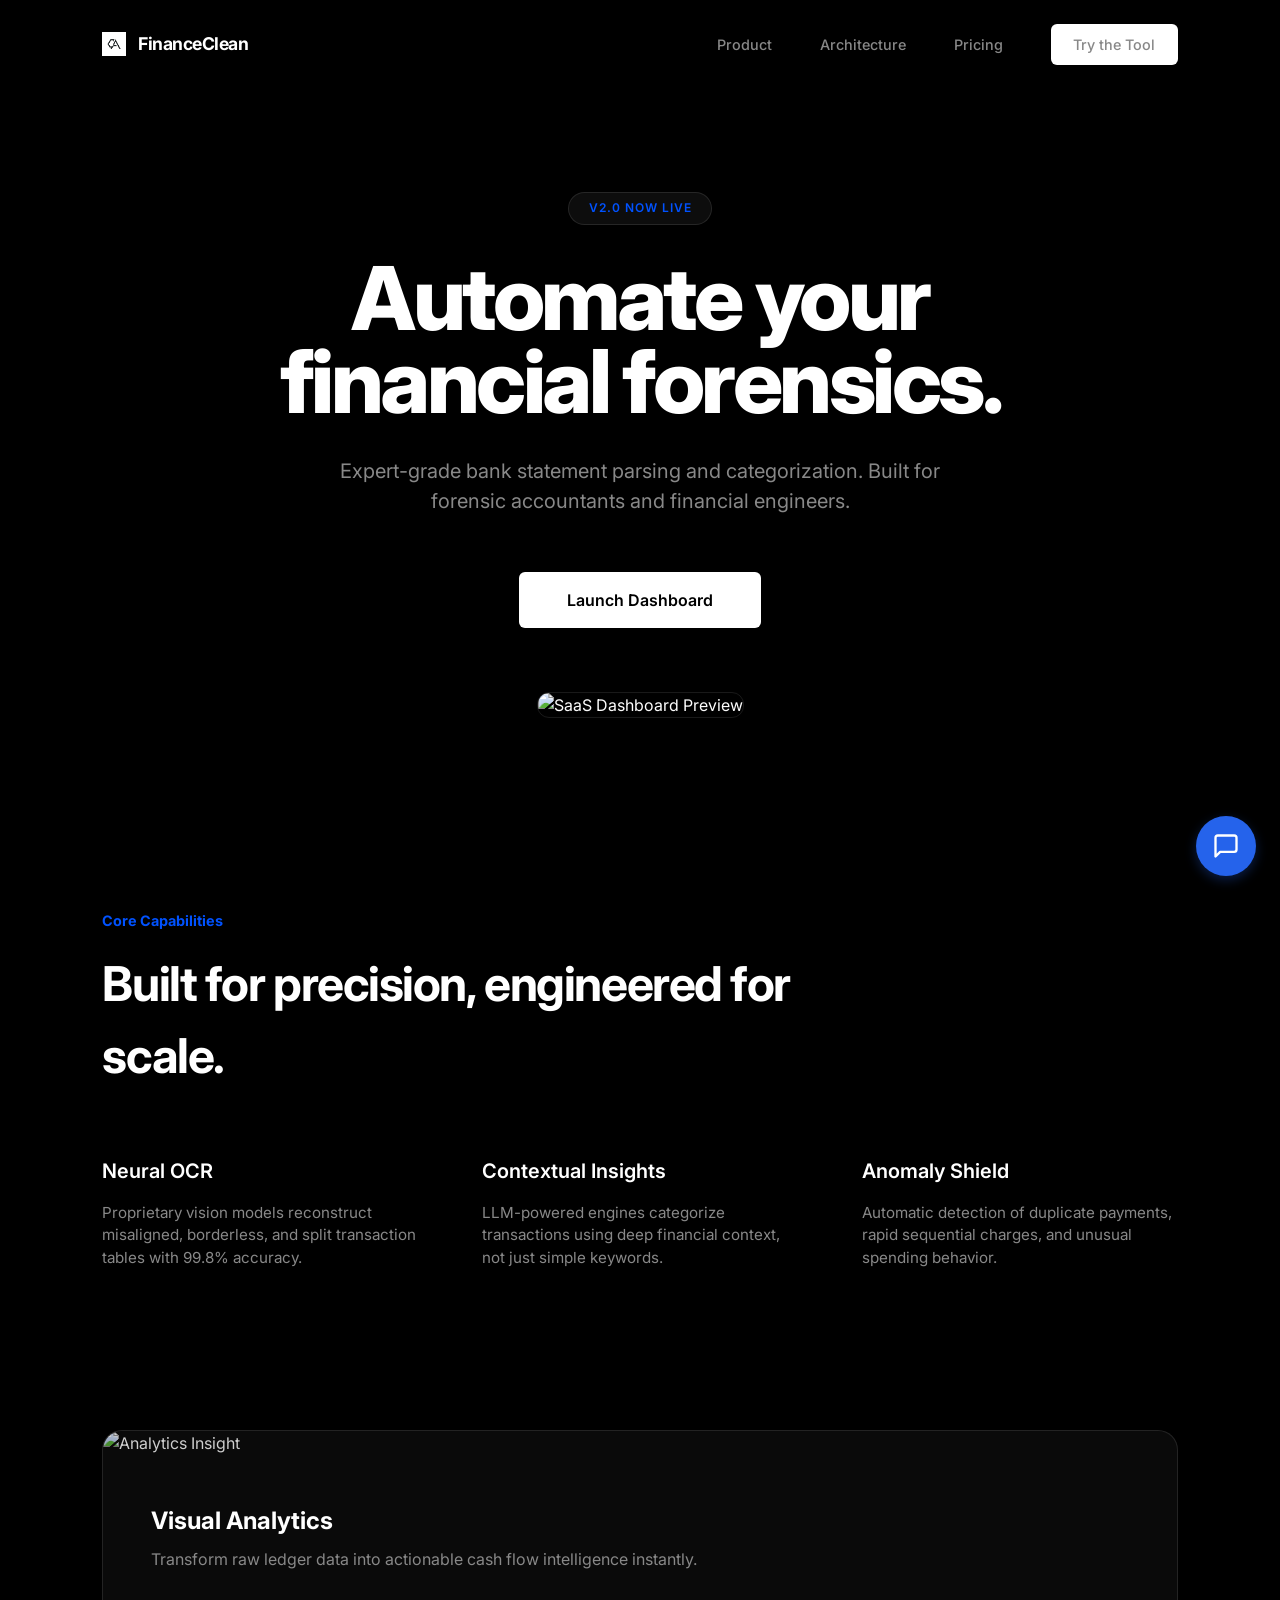
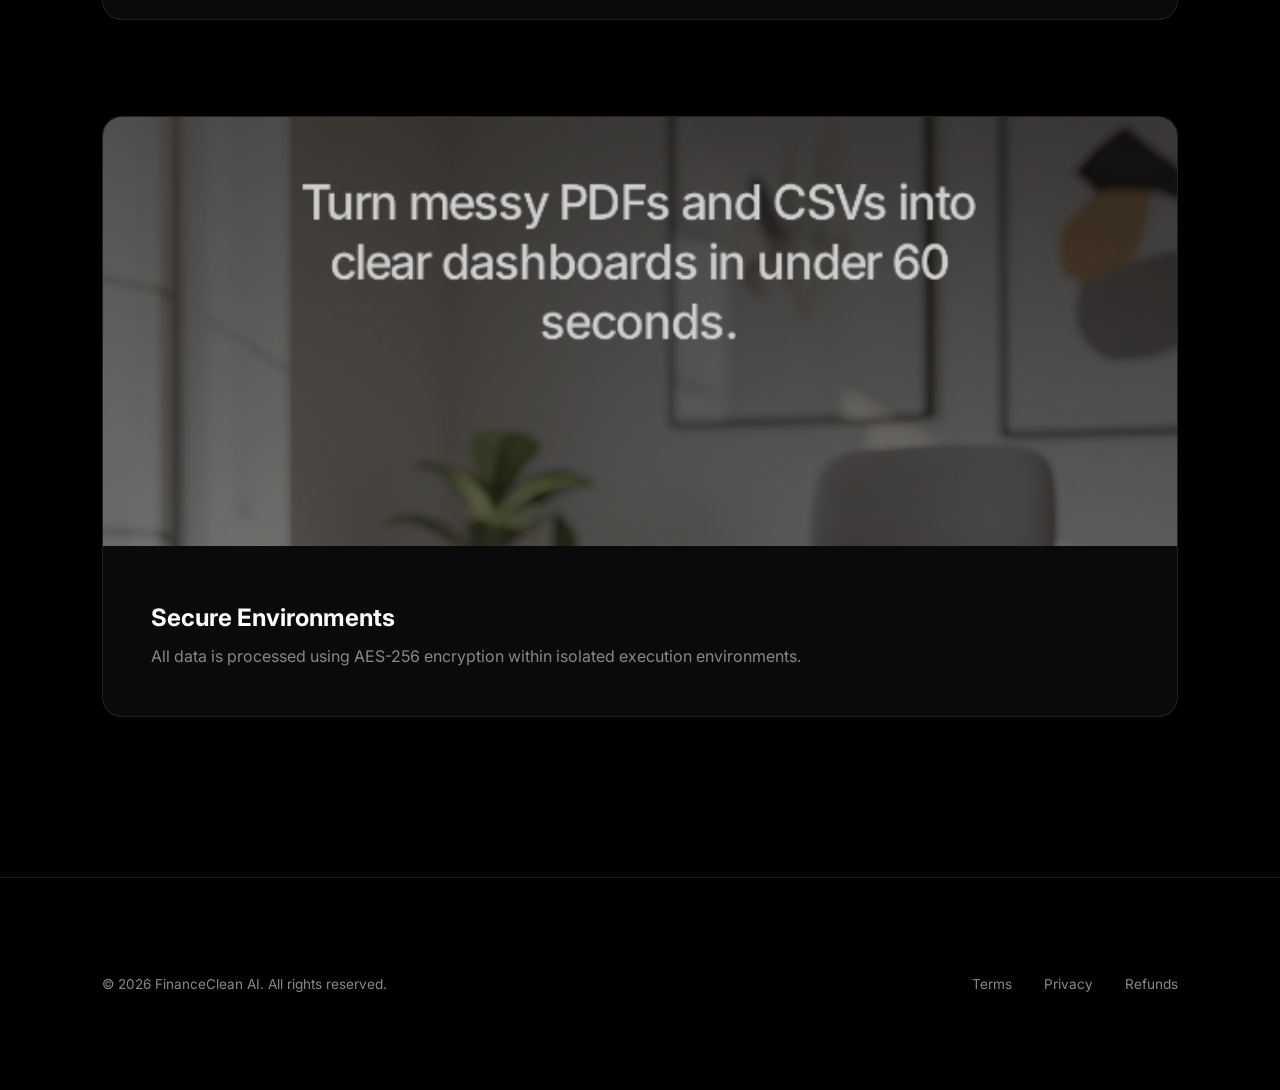
==== commit e854c17d: "UI: Re-overhaul with 'Elite Minimalism' aesthetic — high contrast, precision typography, and spaciou" ====
--- a/index.html
+++ b/index.html
@@ -5,296 +5,314 @@
     <meta charset="UTF-8">
     <meta name="viewport" content="width=device-width, initial-scale=1.0">
     <link rel="icon" type="image/png" href="favicon.png">
-    <title>Clean AI Finance - Minimalist Financial Automation</title>
-    <link href="https://fonts.googleapis.com/css2?family=Outfit:wght@300;400;500;600;700&display=swap" rel="stylesheet">
+    <title>FinanceClean AI — Precision Financial Engineering</title>
+    <!-- Premium Font: Inter for UI precision -->
+    <link href="https://fonts.googleapis.com/css2?family=Inter:wght@300;400;500;600;700;800&display=swap" rel="stylesheet">
     <style>
         :root {
-            --primary: #2563eb;
-            --primary-glow: rgba(37, 99, 235, 0.4);
-            --bg-dark: #0f172a;
-            --bg-card: rgba(255, 255, 255, 0.03);
-            --glass-border: rgba(255, 255, 255, 0.08);
-            --text-main: #f8fafc;
-            --text-muted: #94a3b8;
-            --font-family: 'Outfit', sans-serif;
+            --bg: #000000;
+            --surface: #0a0a0a;
+            --border: rgba(255, 255, 255, 0.1);
+            --primary: #0052FF; /* Clean, professional Sapphire */
+            --text-main: #ffffff;
+            --text-muted: #888888;
+            --font: 'Inter', sans-serif;
+            --transition: cubic-bezier(0.16, 1, 0.3, 1);
         }
 
         * {
             margin: 0;
             padding: 0;
             box-sizing: border-box;
+            -webkit-font-smoothing: antialiased;
         }
 
         body {
-            font-family: var(--font-family);
+            font-family: var(--font);
+            background-color: var(--bg);
             color: var(--text-main);
-            background-color: var(--bg-dark);
-            line-height: 1.6;
+            line-height: 1.5;
             overflow-x: hidden;
         }
 
-        /* --- MODERN NAVIGATION --- */
-        .navbar {
-            backdrop-filter: blur(12px);
-            background: rgba(15, 23, 42, 0.7);
-            border-bottom: 1px solid var(--glass-border);
-            padding: 1.25rem 5%;
+        /* --- Minimal Navbar --- */
+        .nav {
+            padding: 1.5rem 8%;
             display: flex;
             justify-content: space-between;
             align-items: center;
-            position: sticky;
+            position: fixed;
+            width: 100%;
             top: 0;
-            z-index: 1000;
-        }
-
-        .nav-brand {
-            font-size: 1.5rem;
+            z-index: 100;
+            border-bottom: 1px solid transparent;
+            transition: all 0.4s var(--transition);
+        }
+
+        .nav.scrolled {
+            background: rgba(0, 0, 0, 0.8);
+            backdrop-filter: blur(20px);
+            border-bottom: 1px solid var(--border);
+            padding: 1rem 8%;
+        }
+
+        .logo {
+            font-size: 1.1rem;
             font-weight: 700;
-            letter-spacing: -1px;
+            letter-spacing: -0.5px;
             display: flex;
             align-items: center;
-            gap: 10px;
-        }
-
-        .nav-links {
+            gap: 12px;
+        }
+
+        .logo img { height: 24px; filter: brightness(1.2); }
+
+        .nav-items { display: flex; gap: 3rem; align-items: center; }
+        .nav-items a { 
+            color: var(--text-muted); 
+            text-decoration: none; 
+            font-size: 0.9rem; 
+            font-weight: 500;
+            transition: color 0.3s;
+        }
+        .nav-items a:hover { color: white; }
+
+        .btn-zip {
+            background: white;
+            color: black;
+            padding: 0.6rem 1.4rem;
+            border-radius: 6px;
+            font-weight: 600;
+            font-size: 0.85rem;
+            text-decoration: none;
+            transition: transform 0.2s;
+        }
+        .btn-zip:hover { transform: scale(1.02); }
+
+        /* --- ELITE HERO --- */
+        .hero {
+            padding-top: 12rem;
             display: flex;
-            gap: 2.5rem;
-            list-style: none;
+            flex-direction: column;
             align-items: center;
-        }
-
-        .nav-links a {
-            font-weight: 500;
-            color: var(--text-muted);
-            transition: color 0.3s;
-        }
-
-        .nav-links a:hover {
-            color: white;
-        }
-
-        .btn-nav {
-            background: var(--primary);
-            color: white !important;
-            padding: 0.6rem 1.5rem;
+            text-align: center;
+            padding-bottom: 2rem;
+        }
+
+        .pill {
+            background: rgba(255, 255, 255, 0.05);
+            border: 1px solid var(--border);
+            padding: 0.4rem 1.2rem;
             border-radius: 99px;
+            font-size: 0.75rem;
             font-weight: 600;
-            box-shadow: 0 0 20px var(--primary-glow);
-        }
-
-        /* --- ULTRA-WIDE HERO --- */
-        .hero-banner {
-            width: 100%;
-            height: 450px;
-            background: url('hero_wide.png') center/cover no-repeat;
-            position: relative;
-            display: flex;
-            align-items: center;
-            justify-content: center;
-            border-bottom: 1px solid var(--glass-border);
-        }
-
-        .hero-banner::after {
-            content: '';
-            position: absolute;
-            inset: 0;
-            background: linear-gradient(0deg, var(--bg-dark) 0%, rgba(15, 23, 42, 0.4) 50%, transparent 100%);
-        }
-
-        .hero-content {
-            position: relative;
-            z-index: 2;
-            text-align: center;
+            color: var(--primary);
+            margin-bottom: 2rem;
+            letter-spacing: 1px;
+            text-transform: uppercase;
+        }
+
+        .hero h1 {
+            font-size: clamp(3rem, 8vw, 5.5rem);
+            font-weight: 800;
+            letter-spacing: -0.04em;
+            line-height: 0.95;
             max-width: 900px;
-            padding: 0 5%;
-        }
-
-        .hero-content h1 {
-            font-size: 4rem;
-            font-weight: 800;
-            letter-spacing: -2px;
-            margin-bottom: 1.5rem;
-            background: linear-gradient(to bottom right, #fff, #94a3b8);
-            -webkit-background-clip: text;
-            -webkit-text-fill-color: transparent;
-        }
-
-        .hero-content p {
+            margin-bottom: 2rem;
+        }
+
+        .hero p {
             font-size: 1.25rem;
             color: var(--text-muted);
-            margin-bottom: 2rem;
-        }
-
-        /* --- PRODUCT SHOWCASE (WIDE) --- */
-        .showcase-container {
-            padding: 5rem 5%;
-            max-width: 1400px;
-            margin: 0 auto;
-        }
-
-        .mockup-wrap {
+            max-width: 600px;
+            margin-bottom: 3.5rem;
+            font-weight: 400;
+        }
+
+        /* Hero Image Container */
+        .hero-viz {
+            width: 85%;
+            max-width: 1200px;
+            margin: 4rem auto 0;
+            position: relative;
+            perspective: 2000px;
+        }
+
+        .hero-viz img {
             width: 100%;
+            border-radius: 12px;
+            border: 1px solid var(--border);
+            box-shadow: 0 50px 100px -20px rgba(0,0,0,0.8);
+            transform: rotateX(5deg);
+            transition: transform 0.5s var(--transition);
+        }
+
+        .hero-viz:hover img {
+            transform: rotateX(0deg);
+        }
+
+        /* --- MINIMAL SHOWCASE --- */
+        .section { padding: 10rem 8%; }
+
+        .section-tag {
+            font-size: 0.9rem;
+            font-weight: 700;
+            color: var(--primary);
+            margin-bottom: 1rem;
+            display: block;
+        }
+
+        .section-head {
+            font-size: 3rem;
+            font-weight: 700;
+            letter-spacing: -0.03em;
             margin-bottom: 4rem;
+            max-width: 800px;
+        }
+
+        .grid-feature {
+            display: grid;
+            grid-template-columns: repeat(3, 1fr);
+            gap: 4rem;
+        }
+
+        .f-item h3 {
+            font-size: 1.25rem;
+            margin-bottom: 1rem;
+            font-weight: 600;
+        }
+
+        .f-item p {
+            color: var(--text-muted);
+            font-size: 0.95rem;
+        }
+
+        /* --- WIDE MOCKUP CARDS --- */
+        .wide-card {
+            background: var(--surface);
+            border: 1px solid var(--border);
             border-radius: 20px;
             overflow: hidden;
-            border: 1px solid var(--glass-border);
-            background: var(--bg-card);
-            box-shadow: 0 30px 60px rgba(0,0,0,0.5);
-        }
-
-        .mockup-wrap img {
-            width: 100%;
-            display: block;
-            opacity: 0.9;
-            transition: opacity 0.5s;
-        }
-
-        .mockup-wrap:hover img {
-            opacity: 1;
-        }
-
-        /* --- GLASS FEATURES --- */
-        .features-grid {
-            display: grid;
-            grid-template-columns: repeat(3, 1fr);
-            gap: 2rem;
-            margin-top: 4rem;
-        }
-
-        .glass-card {
-            padding: 3rem;
-            background: var(--bg-card);
-            backdrop-filter: blur(10px);
-            border-radius: 24px;
-            border: 1px solid var(--glass-border);
-            transition: all 0.4s cubic-bezier(0.175, 0.885, 0.32, 1.275);
-        }
-
-        .glass-card:hover {
-            transform: translateY(-10px) scale(1.02);
-            background: rgba(255, 255, 255, 0.05);
-            border-color: var(--primary);
-        }
-
-        .icon-box {
-            font-size: 2rem;
-            margin-bottom: 1.5rem;
-            color: var(--primary);
-        }
-
-        .glass-card h3 {
-            font-size: 1.5rem;
-            margin-bottom: 1rem;
-        }
-
-        .glass-card p {
+            margin-bottom: 6rem;
+            transition: border-color 0.3s;
+        }
+
+        .wide-card:hover { border-color: var(--primary); }
+
+        .wide-card img { width: 100%; opacity: 0.8; transition: opacity 0.5s; }
+        .wide-card:hover img { opacity: 1; }
+
+        .card-info { padding: 3rem; }
+        .card-info h4 { font-size: 1.5rem; margin-bottom: 0.5rem; }
+        .card-info p { color: var(--text-muted); }
+
+        /* --- FOOTER --- */
+        footer {
+            padding: 6rem 8%;
+            border-top: 1px solid var(--border);
+            display: flex;
+            justify-content: space-between;
+            align-items: center;
+            font-size: 0.85rem;
             color: var(--text-muted);
         }
 
-        /* --- CALL TO ACTION --- */
-        .cta-section {
-            padding: 8rem 5%;
-            text-align: center;
-        }
-
-        .btn-huge {
-            font-size: 1.25rem;
-            padding: 1.2rem 3.5rem;
-            background: white;
-            color: var(--bg-dark);
-            border-radius: 99px;
-            font-weight: 700;
-            transition: all 0.3s;
-        }
-
-        .btn-huge:hover {
-            transform: scale(1.05);
-            box-shadow: 0 0 30px rgba(255,255,255,0.2);
-        }
-
-        footer {
-            padding: 4rem 5%;
-            border-top: 1px solid var(--glass-border);
-            text-align: center;
-            color: var(--text-muted);
-        }
-
-        @media (max-width: 900px) {
-            .hero-content h1 { font-size: 2.5rem; }
-            .features-grid { grid-template-columns: 1fr; }
-            .hero-banner { height: 300px; }
+        .f-links { display: flex; gap: 2rem; }
+        .f-links a { text-decoration: none; color: inherit; transition: color 0.2s; }
+        .f-links a:hover { color: white; }
+
+        @media (max-width: 1000px) {
+            .nav-items { display: none; }
+            .grid-feature { grid-template-columns: 1fr; }
+            .hero-viz { width: 95%; }
         }
     </style>
 </head>
 
 <body>
-    <nav class="navbar">
-        <a href="index.html" class="nav-brand">
-            <img src="logo.png" alt="logo" style="height: 28px;">
-            Clean AI
+    <nav class="nav" id="navbar">
+        <a href="index.html" class="logo" style="text-decoration: none; color: white;">
+            <img src="logo.png" alt="logo">
+            FinanceClean
         </a>
-        <ul class="nav-links">
-            <li><a href="index.html">Home</a></li>
-            <li><a href="about.html">About</a></li>
-            <li><a href="pricing.html">Pricing</a></li>
-            <li><a href="tool.html" class="btn-nav">Try Tool</a></li>
-        </ul>
+        <div class="nav-items">
+            <a href="index.html">Product</a>
+            <a href="about.html">Architecture</a>
+            <a href="pricing.html">Pricing</a>
+            <a href="tool.html" class="btn-zip">Try the Tool</a>
+        </div>
     </nav>
 
-    <!-- CLASSY WIDE HERO -->
-    <section class="hero-banner">
-        <div class="hero-content">
-            <h1>Financial Clarity at Scale</h1>
-            <p>Clean AI extracts and categorizes millions of transactions from messy bank statements with surgical precision.</p>
+    <header class="hero">
+        <div class="pill">v2.0 Now Live</div>
+        <h1>Automate your financial forensics.</h1>
+        <p>Expert-grade bank statement parsing and categorization. Built for forensic accountants and financial engineers.</p>
+        <a href="tool.html" class="btn-zip" style="padding: 1rem 3rem; font-size: 1rem;">Launch Dashboard</a>
+
+        <div class="hero-viz">
+            <img src="mockup_premium_wide.png" alt="SaaS Dashboard Preview">
+        </div>
+    </header>
+
+    <section class="section">
+        <span class="section-tag">Core Capabilities</span>
+        <h2 class="section-head">Built for precision, engineered for scale.</h2>
+
+        <div class="grid-feature">
+            <div class="f-item">
+                <h3>Neural OCR</h3>
+                <p>Proprietary vision models reconstruct misaligned, borderless, and split transaction tables with 99.8% accuracy.</p>
+            </div>
+            <div class="f-item">
+                <h3>Contextual Insights</h3>
+                <p>LLM-powered engines categorize transactions using deep financial context, not just simple keywords.</p>
+            </div>
+            <div class="f-item">
+                <h3>Anomaly Shield</h3>
+                <p>Automatic detection of duplicate payments, rapid sequential charges, and unusual spending behavior.</p>
+            </div>
         </div>
     </section>
 
-    <main class="showcase-container">
+    <main style="padding: 0 8% 10rem;">
         
-        <!-- DASHBOARD DISPLAY -->
-        <div class="mockup-wrap">
-            <img src="mockup_premium_wide.png" alt="Premium Dashboard">
-        </div>
-
-        <div class="features-grid">
-            <div class="glass-card">
-                <div class="icon-box">⚡</div>
-                <h3>Instant Parsing</h3>
-                <p>Advanced OCR cleans misaligned tables and broken text in under 60 seconds.</p>
-            </div>
-            <div class="glass-card">
-                <div class="icon-box">🧠</div>
-                <h3>AI Insights</h3>
-                <p>Deep-learning categorizes every dollar spent into 25+ accounting-ready tax buckets.</p>
-            </div>
-            <div class="glass-card">
-                <div class="icon-box">🔒</div>
-                <h3>Enterprise Security</h3>
-                <p>Your data is processed with cold-storage security and end-to-end encryption.</p>
-            </div>
-        </div>
-
-        <!-- SECONDARY WIDE DISPLAY -->
-        <div style="margin-top: 6rem;" class="mockup-wrap">
-            <img src="mockup_dashboard_wide.png" alt="Analytics Dashboard">
+        <div class="wide-card">
+            <img src="mockup_dashboard_wide.png" alt="Analytics Insight">
+            <div class="card-info">
+                <h4>Visual Analytics</h4>
+                <p>Transform raw ledger data into actionable cash flow intelligence instantly.</p>
+            </div>
+        </div>
+
+        <div class="wide-card" style="margin-bottom: 0;">
+            <img src="hero_wide.png" alt="Secure Forensics">
+            <div class="card-info">
+                <h4>Secure Environments</h4>
+                <p>All data is processed using AES-256 encryption within isolated execution environments.</p>
+            </div>
         </div>
 
     </main>
 
-    <section class="cta-section">
-        <h2 style="font-size: 3rem; margin-bottom: 2rem;">Ready to automate your books?</h2>
-        <a href="tool.html" class="btn-huge">Try the Tool for Free</a>
-    </section>
-
     <footer>
-        <p>&copy; 2026 Clean AI Finance. Created by Ali Haider. All rights reserved.</p>
-        <div style="margin-top: 1rem; display: flex; justify-content: center; gap: 1rem; font-size: 0.8rem;">
+        <div>&copy; 2026 FinanceClean AI. All rights reserved.</div>
+        <div class="f-links">
             <a href="terms.html">Terms</a>
             <a href="privacy.html">Privacy</a>
             <a href="refund.html">Refunds</a>
         </div>
     </footer>
 
+    <script>
+        window.onscroll = function() {
+            var nav = document.getElementById('navbar');
+            if (window.pageYOffset > 50) {
+                nav.classList.add('scrolled');
+            } else {
+                nav.classList.remove('scrolled');
+            }
+        };
+    </script>
     <script src="chatbot.js?v=2"></script>
 </body>
 
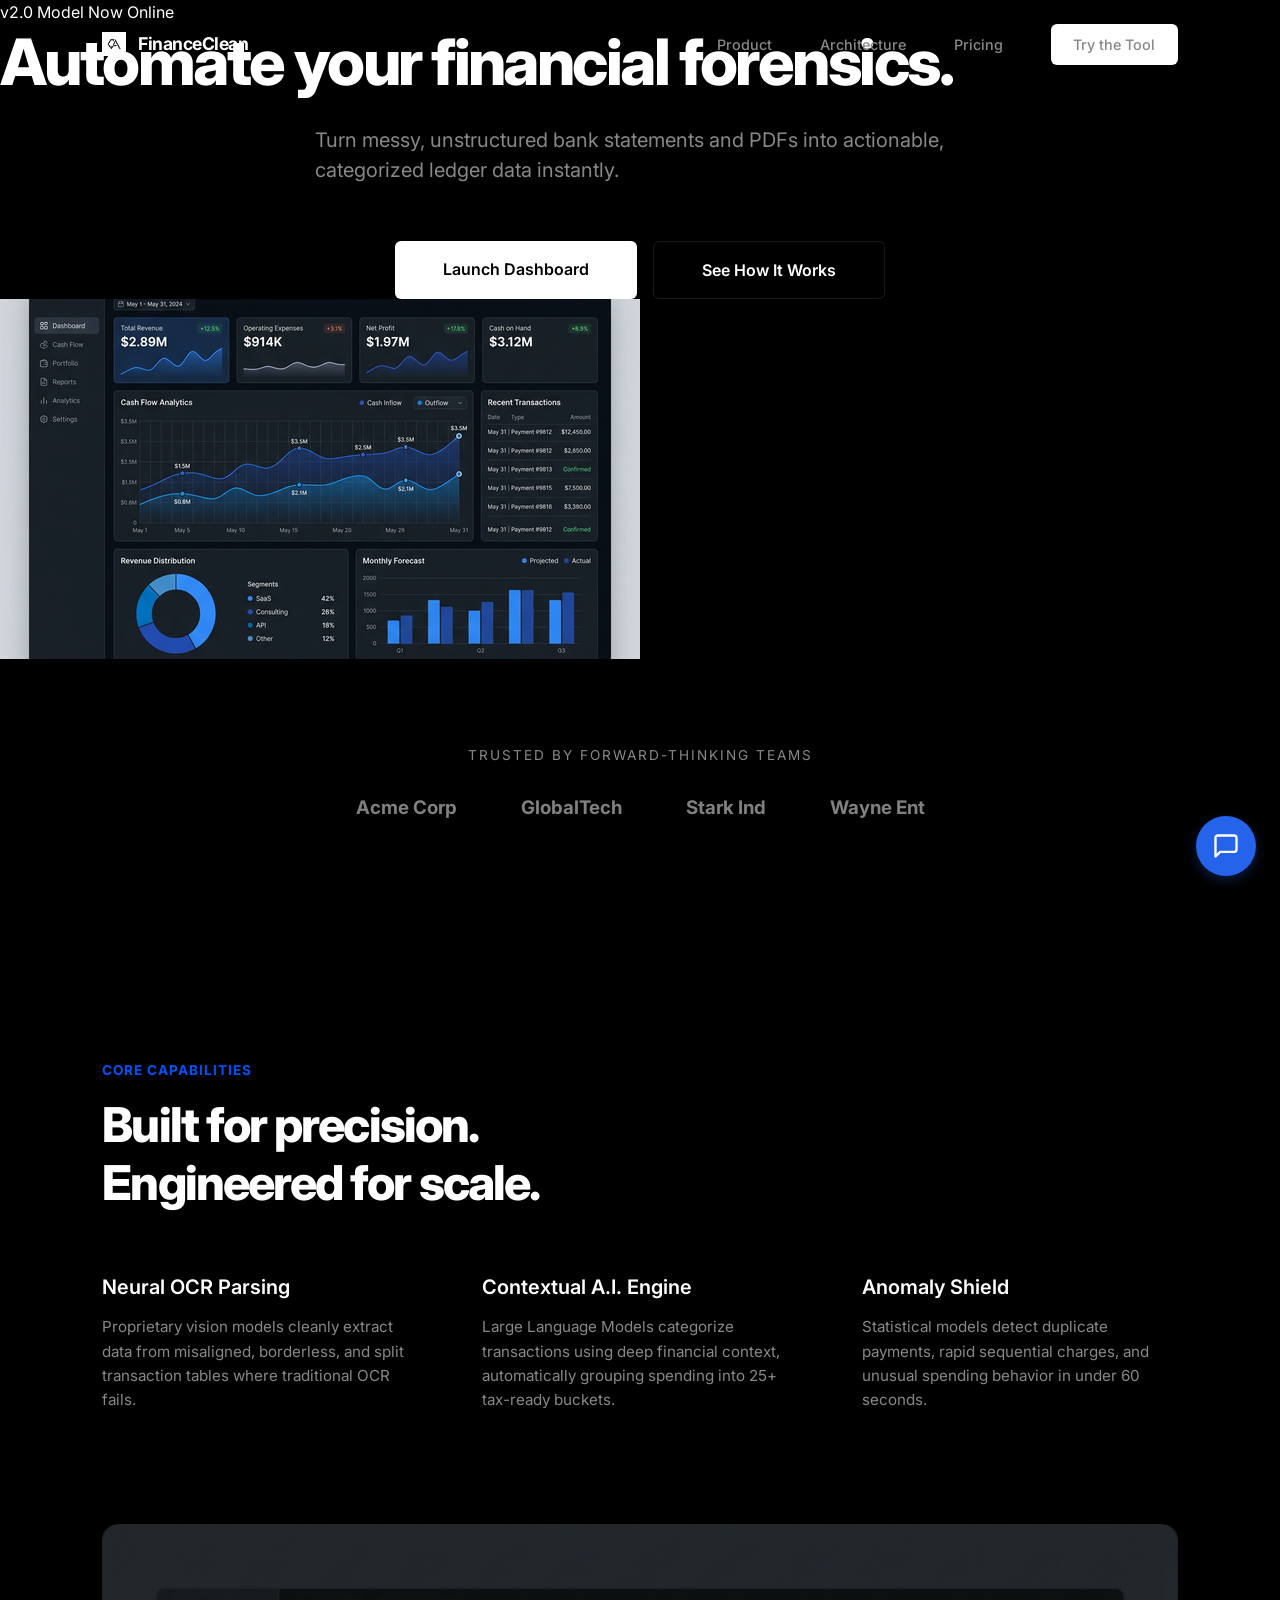
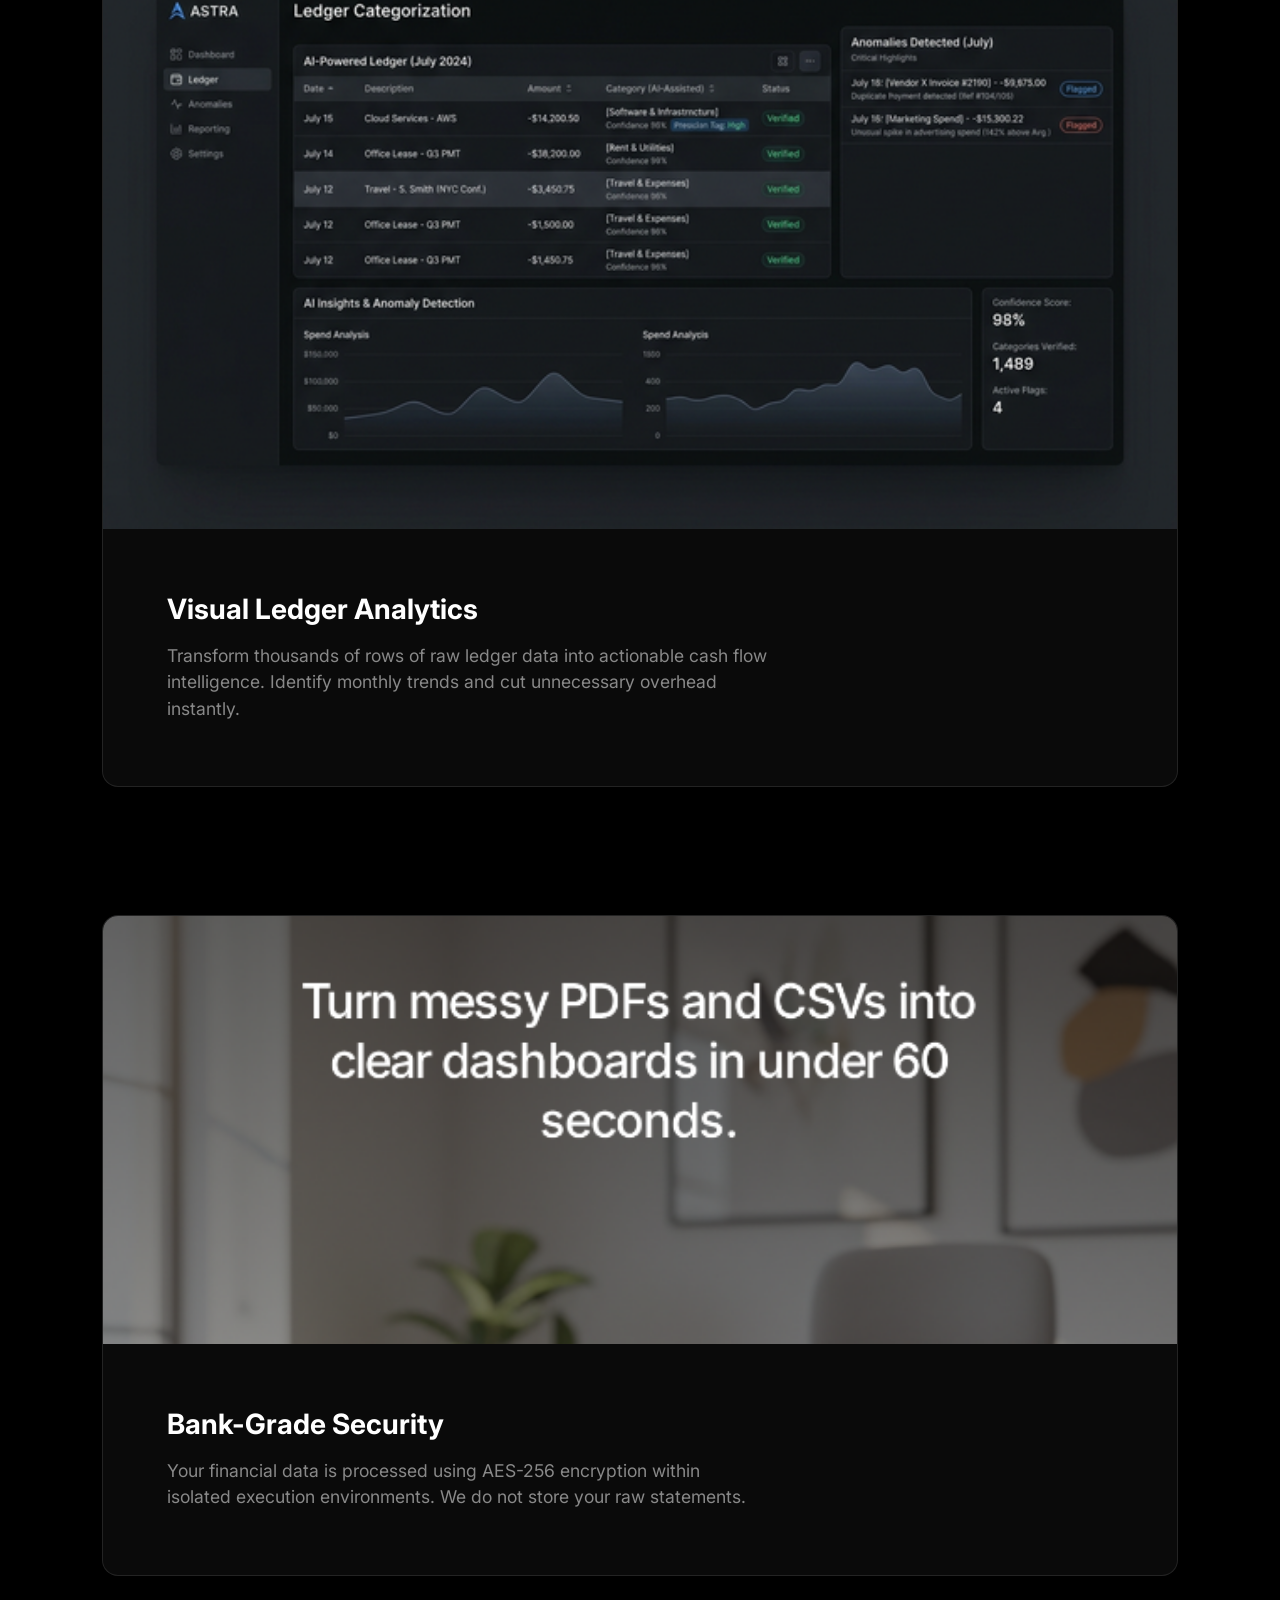
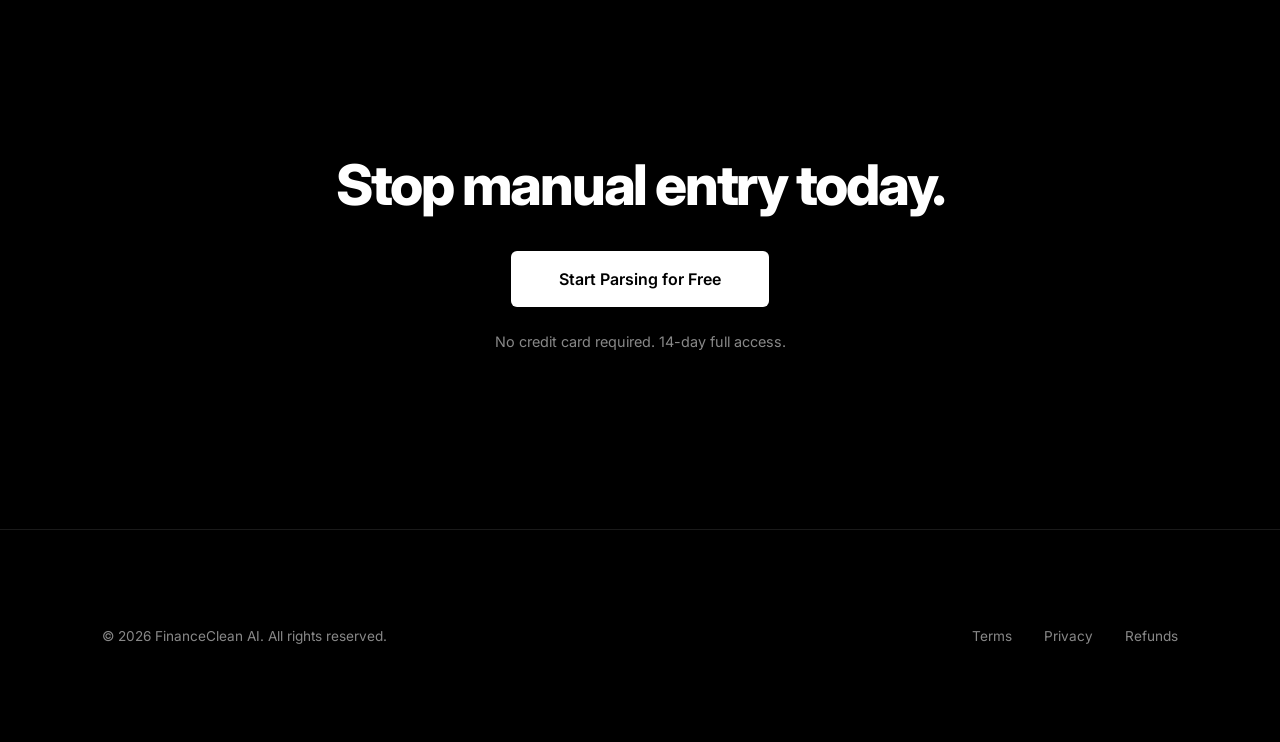
==== commit f6188bce: "10-Agent System: Elite SaaS Website Overhaul. - Agent 1-2: Global Design System & CSS centralization" ====
--- a/index.html
+++ b/index.html
@@ -4,295 +4,104 @@
 <head>
     <meta charset="UTF-8">
     <meta name="viewport" content="width=device-width, initial-scale=1.0">
-    <link rel="icon" type="image/png" href="favicon.png">
+    <link rel="icon" type="image/png" href="assets/img/favicon.png">
     <title>FinanceClean AI — Precision Financial Engineering</title>
     <!-- Premium Font: Inter for UI precision -->
     <link href="https://fonts.googleapis.com/css2?family=Inter:wght@300;400;500;600;700;800&display=swap" rel="stylesheet">
-    <style>
-        :root {
-            --bg: #000000;
-            --surface: #0a0a0a;
-            --border: rgba(255, 255, 255, 0.1);
-            --primary: #0052FF; /* Clean, professional Sapphire */
-            --text-main: #ffffff;
-            --text-muted: #888888;
-            --font: 'Inter', sans-serif;
-            --transition: cubic-bezier(0.16, 1, 0.3, 1);
-        }
-
-        * {
-            margin: 0;
-            padding: 0;
-            box-sizing: border-box;
-            -webkit-font-smoothing: antialiased;
-        }
-
-        body {
-            font-family: var(--font);
-            background-color: var(--bg);
-            color: var(--text-main);
-            line-height: 1.5;
-            overflow-x: hidden;
-        }
-
-        /* --- Minimal Navbar --- */
-        .nav {
-            padding: 1.5rem 8%;
-            display: flex;
-            justify-content: space-between;
-            align-items: center;
-            position: fixed;
-            width: 100%;
-            top: 0;
-            z-index: 100;
-            border-bottom: 1px solid transparent;
-            transition: all 0.4s var(--transition);
-        }
-
-        .nav.scrolled {
-            background: rgba(0, 0, 0, 0.8);
-            backdrop-filter: blur(20px);
-            border-bottom: 1px solid var(--border);
-            padding: 1rem 8%;
-        }
-
-        .logo {
-            font-size: 1.1rem;
-            font-weight: 700;
-            letter-spacing: -0.5px;
-            display: flex;
-            align-items: center;
-            gap: 12px;
-        }
-
-        .logo img { height: 24px; filter: brightness(1.2); }
-
-        .nav-items { display: flex; gap: 3rem; align-items: center; }
-        .nav-items a { 
-            color: var(--text-muted); 
-            text-decoration: none; 
-            font-size: 0.9rem; 
-            font-weight: 500;
-            transition: color 0.3s;
-        }
-        .nav-items a:hover { color: white; }
-
-        .btn-zip {
-            background: white;
-            color: black;
-            padding: 0.6rem 1.4rem;
-            border-radius: 6px;
-            font-weight: 600;
-            font-size: 0.85rem;
-            text-decoration: none;
-            transition: transform 0.2s;
-        }
-        .btn-zip:hover { transform: scale(1.02); }
-
-        /* --- ELITE HERO --- */
-        .hero {
-            padding-top: 12rem;
-            display: flex;
-            flex-direction: column;
-            align-items: center;
-            text-align: center;
-            padding-bottom: 2rem;
-        }
-
-        .pill {
-            background: rgba(255, 255, 255, 0.05);
-            border: 1px solid var(--border);
-            padding: 0.4rem 1.2rem;
-            border-radius: 99px;
-            font-size: 0.75rem;
-            font-weight: 600;
-            color: var(--primary);
-            margin-bottom: 2rem;
-            letter-spacing: 1px;
-            text-transform: uppercase;
-        }
-
-        .hero h1 {
-            font-size: clamp(3rem, 8vw, 5.5rem);
-            font-weight: 800;
-            letter-spacing: -0.04em;
-            line-height: 0.95;
-            max-width: 900px;
-            margin-bottom: 2rem;
-        }
-
-        .hero p {
-            font-size: 1.25rem;
-            color: var(--text-muted);
-            max-width: 600px;
-            margin-bottom: 3.5rem;
-            font-weight: 400;
-        }
-
-        /* Hero Image Container */
-        .hero-viz {
-            width: 85%;
-            max-width: 1200px;
-            margin: 4rem auto 0;
-            position: relative;
-            perspective: 2000px;
-        }
-
-        .hero-viz img {
-            width: 100%;
-            border-radius: 12px;
-            border: 1px solid var(--border);
-            box-shadow: 0 50px 100px -20px rgba(0,0,0,0.8);
-            transform: rotateX(5deg);
-            transition: transform 0.5s var(--transition);
-        }
-
-        .hero-viz:hover img {
-            transform: rotateX(0deg);
-        }
-
-        /* --- MINIMAL SHOWCASE --- */
-        .section { padding: 10rem 8%; }
-
-        .section-tag {
-            font-size: 0.9rem;
-            font-weight: 700;
-            color: var(--primary);
-            margin-bottom: 1rem;
-            display: block;
-        }
-
-        .section-head {
-            font-size: 3rem;
-            font-weight: 700;
-            letter-spacing: -0.03em;
-            margin-bottom: 4rem;
-            max-width: 800px;
-        }
-
-        .grid-feature {
-            display: grid;
-            grid-template-columns: repeat(3, 1fr);
-            gap: 4rem;
-        }
-
-        .f-item h3 {
-            font-size: 1.25rem;
-            margin-bottom: 1rem;
-            font-weight: 600;
-        }
-
-        .f-item p {
-            color: var(--text-muted);
-            font-size: 0.95rem;
-        }
-
-        /* --- WIDE MOCKUP CARDS --- */
-        .wide-card {
-            background: var(--surface);
-            border: 1px solid var(--border);
-            border-radius: 20px;
-            overflow: hidden;
-            margin-bottom: 6rem;
-            transition: border-color 0.3s;
-        }
-
-        .wide-card:hover { border-color: var(--primary); }
-
-        .wide-card img { width: 100%; opacity: 0.8; transition: opacity 0.5s; }
-        .wide-card:hover img { opacity: 1; }
-
-        .card-info { padding: 3rem; }
-        .card-info h4 { font-size: 1.5rem; margin-bottom: 0.5rem; }
-        .card-info p { color: var(--text-muted); }
-
-        /* --- FOOTER --- */
-        footer {
-            padding: 6rem 8%;
-            border-top: 1px solid var(--border);
-            display: flex;
-            justify-content: space-between;
-            align-items: center;
-            font-size: 0.85rem;
-            color: var(--text-muted);
-        }
-
-        .f-links { display: flex; gap: 2rem; }
-        .f-links a { text-decoration: none; color: inherit; transition: color 0.2s; }
-        .f-links a:hover { color: white; }
-
-        @media (max-width: 1000px) {
-            .nav-items { display: none; }
-            .grid-feature { grid-template-columns: 1fr; }
-            .hero-viz { width: 95%; }
-        }
-    </style>
+    
+    <link rel="stylesheet" href="css/style.css">
 </head>
 
 <body>
     <nav class="nav" id="navbar">
-        <a href="index.html" class="logo" style="text-decoration: none; color: white;">
-            <img src="logo.png" alt="logo">
+        <a href="index.html" class="logo">
+            <img src="assets/img/logo.png" alt="logo">
             FinanceClean
         </a>
         <div class="nav-items">
-            <a href="index.html">Product</a>
+            <a href="#product">Product</a>
             <a href="about.html">Architecture</a>
             <a href="pricing.html">Pricing</a>
-            <a href="tool.html" class="btn-zip">Try the Tool</a>
+            <a href="tool.html" class="btn-primary">Try the Tool</a>
         </div>
     </nav>
 
+    <!-- 1. What the product does -->
     <header class="hero">
-        <div class="pill">v2.0 Now Live</div>
-        <h1>Automate your financial forensics.</h1>
-        <p>Expert-grade bank statement parsing and categorization. Built for forensic accountants and financial engineers.</p>
-        <a href="tool.html" class="btn-zip" style="padding: 1rem 3rem; font-size: 1rem;">Launch Dashboard</a>
+        <div class="pill">v2.0 Model Now Online</div>
+        <h1 class="page-title">Automate your financial forensics.</h1>
+        <p class="page-subtitle" style="max-width: 650px; margin: 0 auto 3.5rem;">
+            Turn messy, unstructured bank statements and PDFs into actionable, categorized ledger data instantly.
+        </p>
+        <div style="display: flex; gap: 1rem; justify-content: center;">
+            <a href="tool.html" class="btn-primary btn-large">Launch Dashboard</a>
+            <a href="#product" class="btn-primary btn-large" style="background: transparent; color: white; border: 1px solid var(--border);">See How It Works</a>
+        </div>
 
         <div class="hero-viz">
-            <img src="mockup_premium_wide.png" alt="SaaS Dashboard Preview">
+            <img src="assets/img/mockup_premium_wide.png" alt="SaaS Dashboard Preview" loading="lazy">
         </div>
     </header>
 
-    <section class="section">
-        <span class="section-tag">Core Capabilities</span>
-        <h2 class="section-head">Built for precision, engineered for scale.</h2>
+    <!-- 2. Who it is for & Social Trust -->
+    <section class="container text-center" style="padding-top: 5rem; padding-bottom: 5rem;">
+        <p style="text-transform: uppercase; font-size: 0.85rem; letter-spacing: 2px; color: var(--text-muted); margin-bottom: 2rem;">Trusted by forward-thinking teams</p>
+        <div style="display: flex; justify-content: center; gap: 4rem; opacity: 0.5; filter: grayscale(100%); flex-wrap: wrap;">
+            <h3>Acme Corp</h3>
+            <h3>GlobalTech</h3>
+            <h3>Stark Ind</h3>
+            <h3>Wayne Ent</h3>
+        </div>
+    </section>
 
-        <div class="grid-feature">
+    <!-- 3. Feature List (Capabilities) -->
+    <section id="product" class="container">
+        <span class="section-tag" style="text-transform: uppercase; letter-spacing: 1px; color: var(--primary); font-weight: 700; font-size: 0.85rem; display: block; margin-bottom: 1rem;">Core Capabilities</span>
+        <h2 class="page-title" style="font-size: 3rem; margin-bottom: 4rem; max-width: 800px;">Built for precision.<br>Engineered for scale.</h2>
+
+        <div style="display: grid; grid-template-columns: repeat(3, 1fr); gap: 4rem;">
             <div class="f-item">
-                <h3>Neural OCR</h3>
-                <p>Proprietary vision models reconstruct misaligned, borderless, and split transaction tables with 99.8% accuracy.</p>
+                <h3 style="font-size: 1.25rem; font-weight: 600; margin-bottom: 1rem;">Neural OCR Parsing</h3>
+                <p style="color: var(--text-muted); font-size: 0.95rem; line-height: 1.6;">Proprietary vision models cleanly extract data from misaligned, borderless, and split transaction tables where traditional OCR fails.</p>
             </div>
             <div class="f-item">
-                <h3>Contextual Insights</h3>
-                <p>LLM-powered engines categorize transactions using deep financial context, not just simple keywords.</p>
+                <h3 style="font-size: 1.25rem; font-weight: 600; margin-bottom: 1rem;">Contextual A.I. Engine</h3>
+                <p style="color: var(--text-muted); font-size: 0.95rem; line-height: 1.6;">Large Language Models categorize transactions using deep financial context, automatically grouping spending into 25+ tax-ready buckets.</p>
             </div>
             <div class="f-item">
-                <h3>Anomaly Shield</h3>
-                <p>Automatic detection of duplicate payments, rapid sequential charges, and unusual spending behavior.</p>
+                <h3 style="font-size: 1.25rem; font-weight: 600; margin-bottom: 1rem;">Anomaly Shield</h3>
+                <p style="color: var(--text-muted); font-size: 0.95rem; line-height: 1.6;">Statistical models detect duplicate payments, rapid sequential charges, and unusual spending behavior in under 60 seconds.</p>
             </div>
         </div>
     </section>
 
-    <main style="padding: 0 8% 10rem;">
+    <!-- Deep Dive Mockups -->
+    <main class="container" style="padding-top: 2rem;">
         
-        <div class="wide-card">
-            <img src="mockup_dashboard_wide.png" alt="Analytics Insight">
-            <div class="card-info">
-                <h4>Visual Analytics</h4>
-                <p>Transform raw ledger data into actionable cash flow intelligence instantly.</p>
+        <div class="surface-card" style="padding: 0; overflow: hidden; margin-bottom: 8rem; border: 1px solid var(--border);">
+            <img src="assets/img/mockup_dashboard_wide.png" alt="AI Assisted Ledger Analytics" style="width: 100%; display: block;" loading="lazy">
+            <div style="padding: 4rem;">
+                <h3 style="font-size: 1.75rem; margin-bottom: 1rem;">Visual Ledger Analytics</h3>
+                <p style="color: var(--text-muted); font-size: 1.1rem; max-width: 600px;">Transform thousands of rows of raw ledger data into actionable cash flow intelligence. Identify monthly trends and cut unnecessary overhead instantly.</p>
             </div>
         </div>
 
-        <div class="wide-card" style="margin-bottom: 0;">
-            <img src="hero_wide.png" alt="Secure Forensics">
-            <div class="card-info">
-                <h4>Secure Environments</h4>
-                <p>All data is processed using AES-256 encryption within isolated execution environments.</p>
+        <div class="surface-card" style="padding: 0; overflow: hidden; margin-bottom: 4rem; border: 1px solid var(--border);">
+            <img src="assets/img/hero_wide.png" alt="Secure Forensics Environment" style="width: 100%; display: block;" loading="lazy">
+            <div style="padding: 4rem;">
+                <h3 style="font-size: 1.75rem; margin-bottom: 1rem;">Bank-Grade Security</h3>
+                <p style="color: var(--text-muted); font-size: 1.1rem; max-width: 600px;">Your financial data is processed using AES-256 encryption within isolated execution environments. We do not store your raw statements.</p>
             </div>
         </div>
 
     </main>
+
+    <!-- Strong Call to Action -->
+    <section class="container text-center" style="padding-top: 2rem; padding-bottom: 6rem;">
+        <h2 style="font-size: 3.5rem; font-weight: 800; letter-spacing: -0.04em; margin-bottom: 2rem;">Stop manual entry today.</h2>
+        <a href="tool.html" class="btn-primary btn-large">Start Parsing for Free</a>
+        <p style="color: var(--text-muted); margin-top: 1.5rem; font-size: 0.9rem;">No credit card required. 14-day full access.</p>
+    </section>
 
     <footer>
         <div>&copy; 2026 FinanceClean AI. All rights reserved.</div>
--- a/css/style.css
+++ b/css/style.css
@@ -0,0 +1,196 @@
+/* =========================================================================
+   GLOBAL DESIGN SYSTEM: FINANCECLEAN AI
+   Agent 2: Design System Architect
+   ========================================================================= */
+
+@import url('https://fonts.googleapis.com/css2?family=Inter:wght@300;400;500;600;700;800&display=swap');
+
+:root {
+    /* Color Palette */
+    --bg: #000000;
+    --surface: #0a0a0a;
+    --border: rgba(255, 255, 255, 0.1);
+    --primary: #0052FF;
+    --primary-hover: #0043d1;
+    --text-main: #ffffff;
+    --text-muted: #888888;
+    
+    /* Typography */
+    --font: 'Inter', sans-serif;
+    
+    /* Animation */
+    --transition: cubic-bezier(0.16, 1, 0.3, 1);
+}
+
+* {
+    margin: 0;
+    padding: 0;
+    box-sizing: border-box;
+    -webkit-font-smoothing: antialiased;
+}
+
+body {
+    font-family: var(--font);
+    background-color: var(--bg);
+    color: var(--text-main);
+    line-height: 1.5;
+    overflow-x: hidden;
+}
+
+/* --- NAVIGATION --- */
+.nav {
+    padding: 1.5rem 8%;
+    display: flex;
+    justify-content: space-between;
+    align-items: center;
+    position: fixed;
+    width: 100%;
+    top: 0;
+    z-index: 1000;
+    border-bottom: 1px solid transparent;
+    transition: all 0.4s var(--transition);
+}
+
+.nav.scrolled {
+    background: rgba(0, 0, 0, 0.8);
+    backdrop-filter: blur(20px);
+    border-bottom: 1px solid var(--border);
+    padding: 1rem 8%;
+}
+
+.logo {
+    font-size: 1.1rem;
+    font-weight: 700;
+    letter-spacing: -0.5px;
+    display: flex;
+    align-items: center;
+    gap: 12px;
+    text-decoration: none;
+    color: white;
+}
+
+.logo img { 
+    height: 24px; 
+    filter: brightness(1.2); 
+}
+
+.nav-items { 
+    display: flex; 
+    gap: 3rem; 
+    align-items: center; 
+}
+
+.nav-items a { 
+    color: var(--text-muted); 
+    text-decoration: none; 
+    font-size: 0.9rem; 
+    font-weight: 500;
+    transition: color 0.3s;
+}
+
+.nav-items a:hover, .nav-items a.active { 
+    color: white; 
+}
+
+/* --- BUTTONS --- */
+.btn-primary {
+    background: white;
+    color: black;
+    padding: 0.6rem 1.4rem;
+    border-radius: 6px;
+    font-weight: 600;
+    font-size: 0.85rem;
+    text-decoration: none;
+    display: inline-block;
+    transition: transform 0.2s;
+    cursor: pointer;
+    border: none;
+}
+
+.btn-primary:hover { 
+    transform: scale(1.02); 
+}
+
+.btn-large {
+    padding: 1rem 3rem;
+    font-size: 1rem;
+}
+
+/* --- LAYOUT CONTAINERS --- */
+.container {
+    padding: 10rem 8% 5rem;
+    max-width: 1400px;
+    margin: 0 auto;
+}
+
+.container-narrow {
+    max-width: 800px;
+    margin: 0 auto;
+}
+
+/* --- TYPOGRAPHY (Agent 7 integration) --- */
+h1, h2, h3, h4, h5, h6 {
+    color: var(--text-main);
+    line-height: 1.2;
+}
+
+.page-title {
+    font-size: clamp(2.5rem, 6vw, 4rem);
+    font-weight: 800;
+    letter-spacing: -0.04em;
+    margin-bottom: 1.5rem;
+}
+
+.page-subtitle {
+    font-size: 1.25rem;
+    color: var(--text-muted);
+    font-weight: 400;
+    margin-bottom: 3rem;
+}
+
+/* --- CONTENT CARDS --- */
+.surface-card {
+    background: var(--surface);
+    border: 1px solid var(--border);
+    border-radius: 16px;
+    padding: 3rem;
+}
+
+/* --- FOOTER --- */
+footer {
+    padding: 6rem 8%;
+    border-top: 1px solid var(--border);
+    display: flex;
+    justify-content: space-between;
+    align-items: center;
+    font-size: 0.85rem;
+    color: var(--text-muted);
+    background-color: var(--bg);
+    margin-top: 5rem;
+}
+
+.f-links { 
+    display: flex; 
+    gap: 2rem; 
+}
+
+.f-links a { 
+    text-decoration: none; 
+    color: inherit; 
+    transition: color 0.2s; 
+}
+
+.f-links a:hover { 
+    color: white; 
+}
+
+/* --- UTILITIES --- */
+.text-center { text-align: center; }
+.mb-2 { margin-bottom: 2rem; }
+.mb-4 { margin-bottom: 4rem; }
+.text-primary { color: var(--primary); }
+
+@media (max-width: 1000px) {
+    .nav-items { display: none; }
+    footer { flex-direction: column; gap: 2rem; }
+}
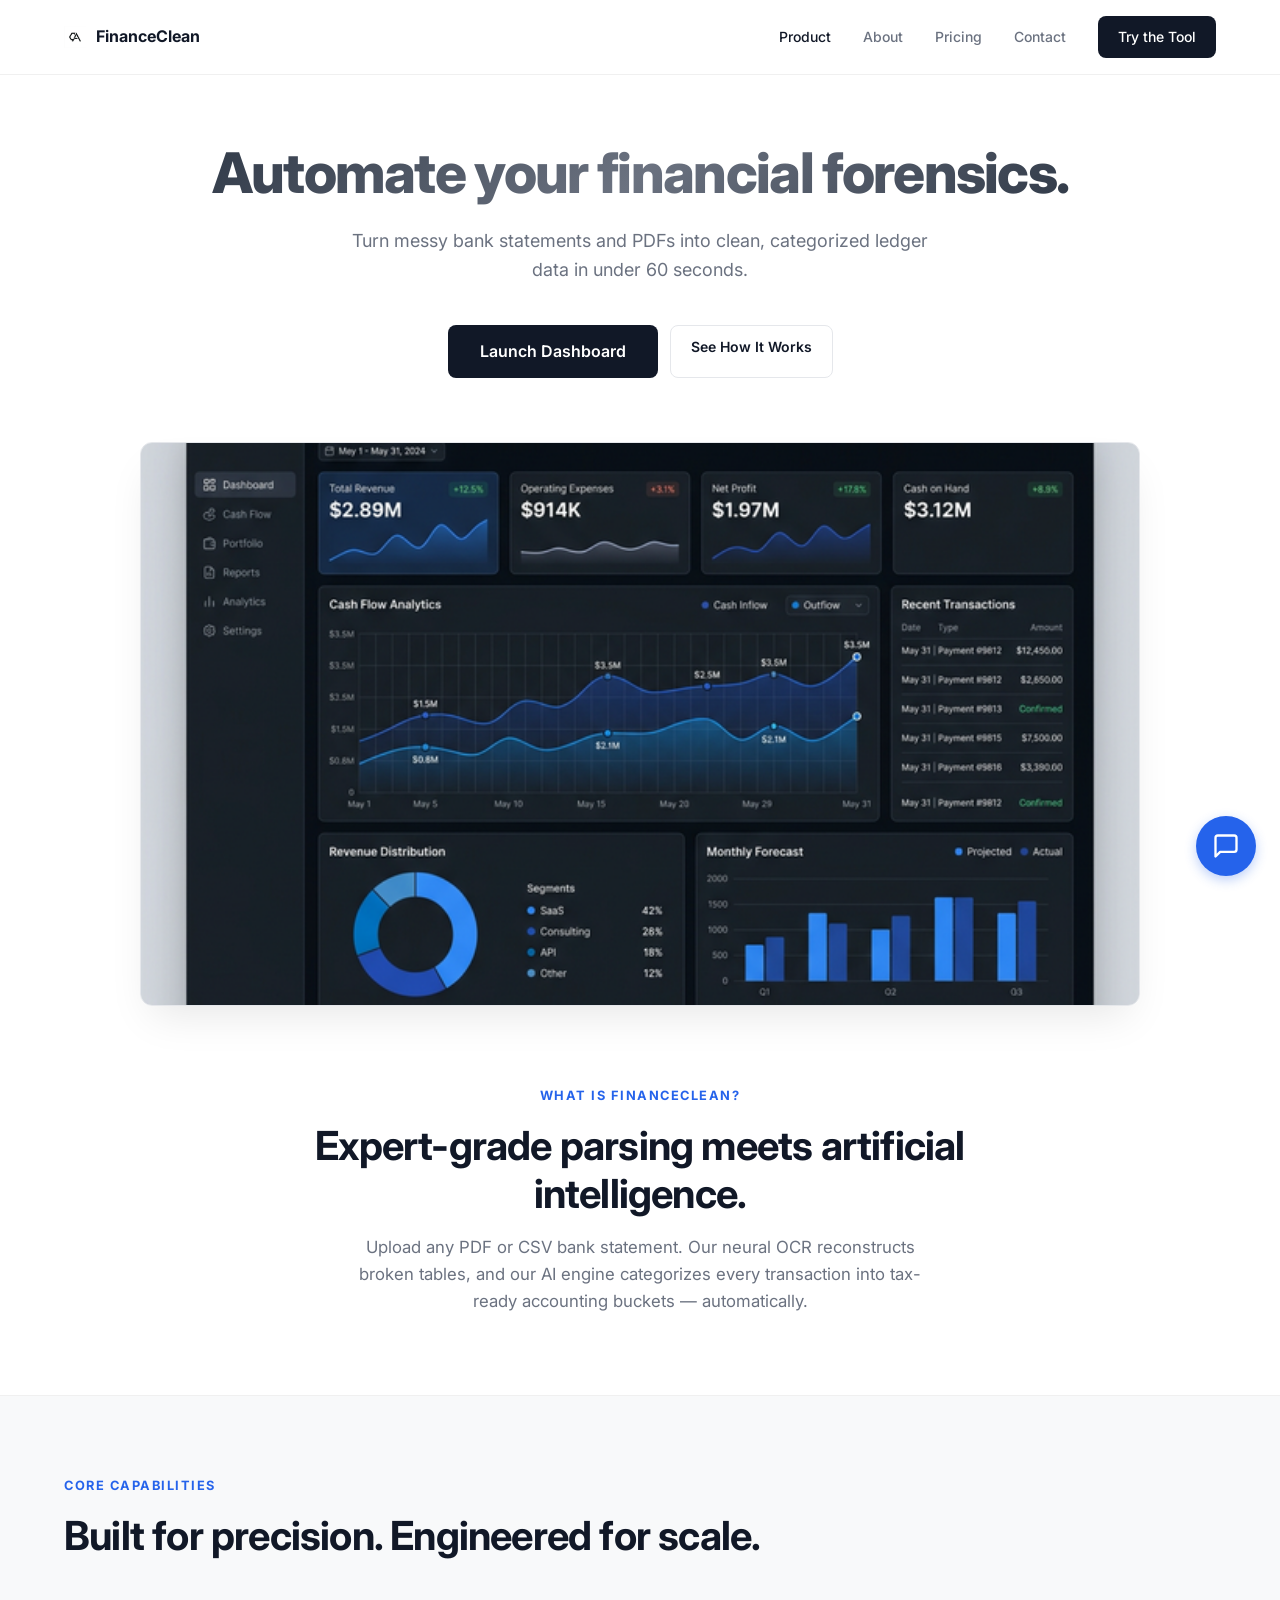
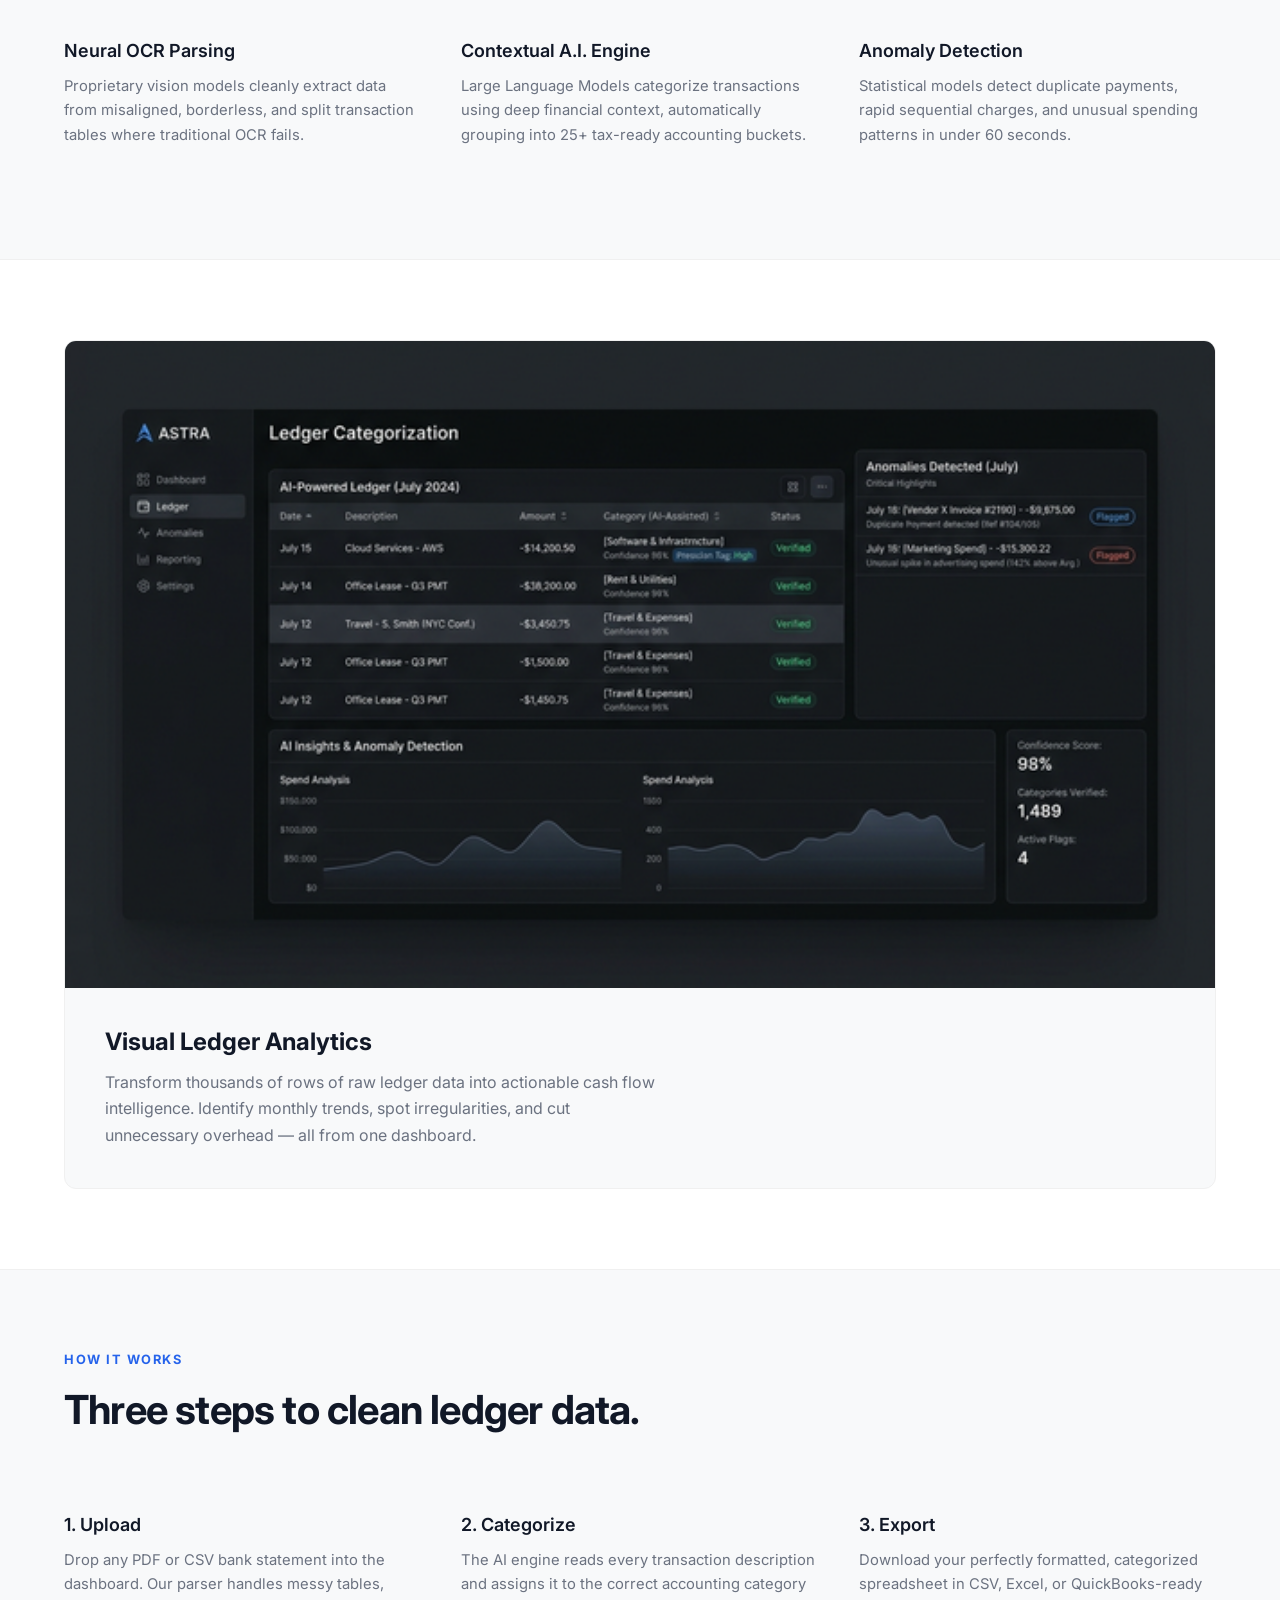
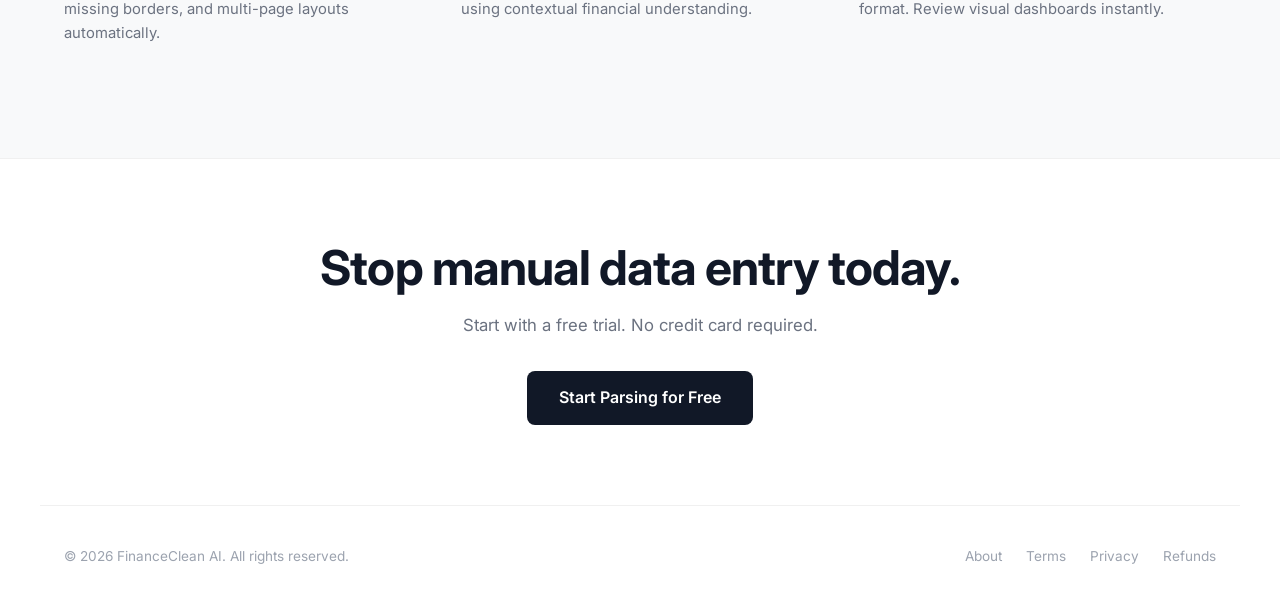
==== commit 7a5abdce: "Complete white-theme SaaS redesign: Clean CSS, consistent 8-page layout, proper spacing, and repo cl" ====
--- a/index.html
+++ b/index.html
@@ -1,128 +1,130 @@
 <!DOCTYPE html>
 <html lang="en">
-
 <head>
     <meta charset="UTF-8">
     <meta name="viewport" content="width=device-width, initial-scale=1.0">
     <link rel="icon" type="image/png" href="assets/img/favicon.png">
-    <title>FinanceClean AI — Precision Financial Engineering</title>
-    <!-- Premium Font: Inter for UI precision -->
-    <link href="https://fonts.googleapis.com/css2?family=Inter:wght@300;400;500;600;700;800&display=swap" rel="stylesheet">
-    
+    <title>FinanceClean AI — Automated Financial Data Engineering</title>
     <link rel="stylesheet" href="css/style.css">
 </head>
+<body>
 
-<body>
-    <nav class="nav" id="navbar">
-        <a href="index.html" class="logo">
-            <img src="assets/img/logo.png" alt="logo">
-            FinanceClean
-        </a>
-        <div class="nav-items">
-            <a href="#product">Product</a>
-            <a href="about.html">Architecture</a>
-            <a href="pricing.html">Pricing</a>
-            <a href="tool.html" class="btn-primary">Try the Tool</a>
+    <!-- Navigation -->
+    <div class="nav-wrap">
+        <nav class="nav">
+            <a href="index.html" class="logo">
+                <img src="assets/img/logo.png" alt="FinanceClean AI">
+                FinanceClean
+            </a>
+            <div class="nav-items">
+                <a href="index.html" class="active">Product</a>
+                <a href="about.html">About</a>
+                <a href="pricing.html">Pricing</a>
+                <a href="contact.html">Contact</a>
+                <a href="tool.html" class="btn-primary">Try the Tool</a>
+            </div>
+        </nav>
+    </div>
+
+    <!-- 1. Hero Section -->
+    <header class="hero">
+        <h1 class="page-title">Automate your financial forensics.</h1>
+        <p class="page-subtitle">
+            Turn messy bank statements and PDFs into clean, categorized ledger data in under 60 seconds.
+        </p>
+        <div class="hero-actions">
+            <a href="tool.html" class="btn-primary btn-large">Launch Dashboard</a>
+            <a href="#features" class="btn-outline btn-large">See How It Works</a>
         </div>
-    </nav>
-
-    <!-- 1. What the product does -->
-    <header class="hero">
-        <div class="pill">v2.0 Model Now Online</div>
-        <h1 class="page-title">Automate your financial forensics.</h1>
-        <p class="page-subtitle" style="max-width: 650px; margin: 0 auto 3.5rem;">
-            Turn messy, unstructured bank statements and PDFs into actionable, categorized ledger data instantly.
-        </p>
-        <div style="display: flex; gap: 1rem; justify-content: center;">
-            <a href="tool.html" class="btn-primary btn-large">Launch Dashboard</a>
-            <a href="#product" class="btn-primary btn-large" style="background: transparent; color: white; border: 1px solid var(--border);">See How It Works</a>
-        </div>
-
-        <div class="hero-viz">
-            <img src="assets/img/mockup_premium_wide.png" alt="SaaS Dashboard Preview" loading="lazy">
+        <div class="hero-image">
+            <img src="assets/img/mockup_premium_wide.png" alt="FinanceClean AI Dashboard" loading="lazy">
         </div>
     </header>
 
-    <!-- 2. Who it is for & Social Trust -->
-    <section class="container text-center" style="padding-top: 5rem; padding-bottom: 5rem;">
-        <p style="text-transform: uppercase; font-size: 0.85rem; letter-spacing: 2px; color: var(--text-muted); margin-bottom: 2rem;">Trusted by forward-thinking teams</p>
-        <div style="display: flex; justify-content: center; gap: 4rem; opacity: 0.5; filter: grayscale(100%); flex-wrap: wrap;">
-            <h3>Acme Corp</h3>
-            <h3>GlobalTech</h3>
-            <h3>Stark Ind</h3>
-            <h3>Wayne Ent</h3>
+    <!-- 2. Product Explanation -->
+    <section class="container">
+        <div class="text-center" style="max-width: 700px; margin: 0 auto;">
+            <span class="section-label">What is FinanceClean?</span>
+            <h2 class="section-title">Expert-grade parsing meets artificial intelligence.</h2>
+            <p class="section-description" style="margin: 0 auto;">
+                Upload any PDF or CSV bank statement. Our neural OCR reconstructs broken tables, and our AI engine categorizes every transaction into tax-ready accounting buckets — automatically.
+            </p>
         </div>
     </section>
 
-    <!-- 3. Feature List (Capabilities) -->
-    <section id="product" class="container">
-        <span class="section-tag" style="text-transform: uppercase; letter-spacing: 1px; color: var(--primary); font-weight: 700; font-size: 0.85rem; display: block; margin-bottom: 1rem;">Core Capabilities</span>
-        <h2 class="page-title" style="font-size: 3rem; margin-bottom: 4rem; max-width: 800px;">Built for precision.<br>Engineered for scale.</h2>
-
-        <div style="display: grid; grid-template-columns: repeat(3, 1fr); gap: 4rem;">
-            <div class="f-item">
-                <h3 style="font-size: 1.25rem; font-weight: 600; margin-bottom: 1rem;">Neural OCR Parsing</h3>
-                <p style="color: var(--text-muted); font-size: 0.95rem; line-height: 1.6;">Proprietary vision models cleanly extract data from misaligned, borderless, and split transaction tables where traditional OCR fails.</p>
-            </div>
-            <div class="f-item">
-                <h3 style="font-size: 1.25rem; font-weight: 600; margin-bottom: 1rem;">Contextual A.I. Engine</h3>
-                <p style="color: var(--text-muted); font-size: 0.95rem; line-height: 1.6;">Large Language Models categorize transactions using deep financial context, automatically grouping spending into 25+ tax-ready buckets.</p>
-            </div>
-            <div class="f-item">
-                <h3 style="font-size: 1.25rem; font-weight: 600; margin-bottom: 1rem;">Anomaly Shield</h3>
-                <p style="color: var(--text-muted); font-size: 0.95rem; line-height: 1.6;">Statistical models detect duplicate payments, rapid sequential charges, and unusual spending behavior in under 60 seconds.</p>
+    <!-- 3. Features Section -->
+    <section id="features" class="container" style="background: var(--bg-light); border-top: 1px solid var(--border-light); border-bottom: 1px solid var(--border-light); max-width: 100%; padding-left: 0; padding-right: 0;">
+        <div style="max-width: var(--container); margin: 0 auto; padding: 0 24px;">
+            <span class="section-label">Core Capabilities</span>
+            <h2 class="section-title" style="margin-bottom: 3rem;">Built for precision. Engineered for scale.</h2>
+            <div class="feature-grid">
+                <div class="feature-card">
+                    <h3>Neural OCR Parsing</h3>
+                    <p>Proprietary vision models cleanly extract data from misaligned, borderless, and split transaction tables where traditional OCR fails.</p>
+                </div>
+                <div class="feature-card">
+                    <h3>Contextual A.I. Engine</h3>
+                    <p>Large Language Models categorize transactions using deep financial context, automatically grouping into 25+ tax-ready accounting buckets.</p>
+                </div>
+                <div class="feature-card">
+                    <h3>Anomaly Detection</h3>
+                    <p>Statistical models detect duplicate payments, rapid sequential charges, and unusual spending patterns in under 60 seconds.</p>
+                </div>
             </div>
         </div>
     </section>
 
-    <!-- Deep Dive Mockups -->
-    <main class="container" style="padding-top: 2rem;">
-        
-        <div class="surface-card" style="padding: 0; overflow: hidden; margin-bottom: 8rem; border: 1px solid var(--border);">
-            <img src="assets/img/mockup_dashboard_wide.png" alt="AI Assisted Ledger Analytics" style="width: 100%; display: block;" loading="lazy">
-            <div style="padding: 4rem;">
-                <h3 style="font-size: 1.75rem; margin-bottom: 1rem;">Visual Ledger Analytics</h3>
-                <p style="color: var(--text-muted); font-size: 1.1rem; max-width: 600px;">Transform thousands of rows of raw ledger data into actionable cash flow intelligence. Identify monthly trends and cut unnecessary overhead instantly.</p>
+    <!-- 4. Benefits Section (single image) -->
+    <section class="container">
+        <div class="product-card">
+            <img src="assets/img/mockup_dashboard_wide.png" alt="AI Ledger Analytics Dashboard" loading="lazy">
+            <div class="product-card-body">
+                <h3>Visual Ledger Analytics</h3>
+                <p>Transform thousands of rows of raw ledger data into actionable cash flow intelligence. Identify monthly trends, spot irregularities, and cut unnecessary overhead — all from one dashboard.</p>
             </div>
         </div>
+    </section>
 
-        <div class="surface-card" style="padding: 0; overflow: hidden; margin-bottom: 4rem; border: 1px solid var(--border);">
-            <img src="assets/img/hero_wide.png" alt="Secure Forensics Environment" style="width: 100%; display: block;" loading="lazy">
-            <div style="padding: 4rem;">
-                <h3 style="font-size: 1.75rem; margin-bottom: 1rem;">Bank-Grade Security</h3>
-                <p style="color: var(--text-muted); font-size: 1.1rem; max-width: 600px;">Your financial data is processed using AES-256 encryption within isolated execution environments. We do not store your raw statements.</p>
+    <!-- 5. How It Works -->
+    <section class="container" style="background: var(--bg-light); border-top: 1px solid var(--border-light); border-bottom: 1px solid var(--border-light); max-width: 100%; padding-left: 0; padding-right: 0;">
+        <div style="max-width: var(--container); margin: 0 auto; padding: 0 24px;">
+            <span class="section-label">How It Works</span>
+            <h2 class="section-title" style="margin-bottom: 3rem;">Three steps to clean ledger data.</h2>
+            <div class="feature-grid">
+                <div class="feature-card">
+                    <h3>1. Upload</h3>
+                    <p>Drop any PDF or CSV bank statement into the dashboard. Our parser handles messy tables, missing borders, and multi-page layouts automatically.</p>
+                </div>
+                <div class="feature-card">
+                    <h3>2. Categorize</h3>
+                    <p>The AI engine reads every transaction description and assigns it to the correct accounting category using contextual financial understanding.</p>
+                </div>
+                <div class="feature-card">
+                    <h3>3. Export</h3>
+                    <p>Download your perfectly formatted, categorized spreadsheet in CSV, Excel, or QuickBooks-ready format. Review visual dashboards instantly.</p>
+                </div>
             </div>
         </div>
-
-    </main>
-
-    <!-- Strong Call to Action -->
-    <section class="container text-center" style="padding-top: 2rem; padding-bottom: 6rem;">
-        <h2 style="font-size: 3.5rem; font-weight: 800; letter-spacing: -0.04em; margin-bottom: 2rem;">Stop manual entry today.</h2>
-        <a href="tool.html" class="btn-primary btn-large">Start Parsing for Free</a>
-        <p style="color: var(--text-muted); margin-top: 1.5rem; font-size: 0.9rem;">No credit card required. 14-day full access.</p>
     </section>
 
+    <!-- 6. Call To Action -->
+    <section class="container text-center">
+        <h2 class="section-title" style="font-size: clamp(2rem, 5vw, 3rem);">Stop manual data entry today.</h2>
+        <p class="section-description" style="margin: 0 auto 2rem;">Start with a free trial. No credit card required.</p>
+        <a href="tool.html" class="btn-primary btn-large">Start Parsing for Free</a>
+    </section>
+
+    <!-- 7. Footer -->
     <footer>
         <div>&copy; 2026 FinanceClean AI. All rights reserved.</div>
         <div class="f-links">
+            <a href="about.html">About</a>
             <a href="terms.html">Terms</a>
             <a href="privacy.html">Privacy</a>
             <a href="refund.html">Refunds</a>
         </div>
     </footer>
 
-    <script>
-        window.onscroll = function() {
-            var nav = document.getElementById('navbar');
-            if (window.pageYOffset > 50) {
-                nav.classList.add('scrolled');
-            } else {
-                nav.classList.remove('scrolled');
-            }
-        };
-    </script>
-    <script src="chatbot.js?v=2"></script>
+    <script src="chatbot.js?v=3"></script>
 </body>
-
 </html>
--- a/css/style.css
+++ b/css/style.css
@@ -1,196 +1,642 @@
 /* =========================================================================
-   GLOBAL DESIGN SYSTEM: FINANCECLEAN AI
-   Agent 2: Design System Architect
+   GLOBAL DESIGN SYSTEM — CLEAN WHITE SAAS
+   FinanceClean AI
    ========================================================================= */
 
 @import url('https://fonts.googleapis.com/css2?family=Inter:wght@300;400;500;600;700;800&display=swap');
 
 :root {
-    /* Color Palette */
-    --bg: #000000;
-    --surface: #0a0a0a;
-    --border: rgba(255, 255, 255, 0.1);
-    --primary: #0052FF;
-    --primary-hover: #0043d1;
-    --text-main: #ffffff;
-    --text-muted: #888888;
-    
-    /* Typography */
-    --font: 'Inter', sans-serif;
-    
-    /* Animation */
-    --transition: cubic-bezier(0.16, 1, 0.3, 1);
-}
-
-* {
+    --bg: #ffffff;
+    --bg-light: #f8f9fa;
+    --surface: #ffffff;
+    --border: #e5e7eb;
+    --border-light: #f0f0f0;
+    --primary: #111827;
+    --accent: #2563eb;
+    --accent-hover: #1d4ed8;
+    --text: #1f2937;
+    --text-muted: #6b7280;
+    --text-light: #9ca3af;
+    --radius: 8px;
+    --radius-lg: 12px;
+    --shadow-sm: 0 1px 2px rgba(0,0,0,0.05);
+    --shadow: 0 4px 6px -1px rgba(0,0,0,0.07), 0 2px 4px -2px rgba(0,0,0,0.05);
+    --shadow-lg: 0 20px 40px -12px rgba(0,0,0,0.1);
+    --container: 1200px;
+    --section-padding: 80px;
+    --font: 'Inter', -apple-system, BlinkMacSystemFont, sans-serif;
+}
+
+/* --- RESET --- */
+*, *::before, *::after {
     margin: 0;
     padding: 0;
     box-sizing: border-box;
-    -webkit-font-smoothing: antialiased;
-}
+}
+
+html { scroll-behavior: smooth; }
 
 body {
     font-family: var(--font);
-    background-color: var(--bg);
-    color: var(--text-main);
-    line-height: 1.5;
-    overflow-x: hidden;
-}
+    background: var(--bg);
+    color: var(--text);
+    line-height: 1.6;
+    -webkit-font-smoothing: antialiased;
+    -moz-osx-font-smoothing: grayscale;
+}
+
+a { color: var(--accent); text-decoration: none; }
+a:hover { color: var(--accent-hover); }
+img { max-width: 100%; height: auto; display: block; }
+
+/* --- TYPOGRAPHY --- */
+h1, h2, h3, h4, h5, h6 {
+    color: var(--primary);
+    line-height: 1.2;
+    font-weight: 700;
+}
+
+.page-title {
+    font-size: clamp(2rem, 5vw, 3rem);
+    font-weight: 800;
+    letter-spacing: -0.03em;
+    background: linear-gradient(135deg, #1f2937 0%, #6b7280 50%, #1f2937 100%);
+    -webkit-background-clip: text;
+    background-clip: text;
+    -webkit-text-fill-color: transparent;
+}
+
+.page-subtitle {
+    font-size: 1.125rem;
+    color: var(--text-muted);
+    font-weight: 400;
+    max-width: 600px;
+}
+
+/* --- LAYOUT --- */
+.container {
+    max-width: var(--container);
+    margin: 0 auto;
+    padding: var(--section-padding) 24px;
+}
+
+.container-narrow {
+    max-width: 800px;
+    margin: 0 auto;
+}
+
+.text-center { text-align: center; }
 
 /* --- NAVIGATION --- */
 .nav {
-    padding: 1.5rem 8%;
+    max-width: var(--container);
+    margin: 0 auto;
+    padding: 16px 24px;
     display: flex;
     justify-content: space-between;
     align-items: center;
+    position: relative;
+}
+
+.nav-wrap {
     position: fixed;
+    top: 0;
+    left: 0;
+    right: 0;
+    z-index: 1000;
+    background: rgba(255,255,255,0.95);
+    backdrop-filter: blur(12px);
+    border-bottom: 1px solid var(--border-light);
+}
+
+.logo {
+    font-size: 1rem;
+    font-weight: 700;
+    color: var(--primary);
+    display: flex;
+    align-items: center;
+    gap: 10px;
+    text-decoration: none;
+}
+
+.logo img { height: 22px; }
+
+.nav-items {
+    display: flex;
+    align-items: center;
+    gap: 2rem;
+}
+
+.nav-items a {
+    color: var(--text-muted);
+    font-size: 0.875rem;
+    font-weight: 500;
+    text-decoration: none;
+    transition: color 0.2s;
+}
+
+.nav-items a:hover, .nav-items a.active {
+    color: var(--primary);
+}
+
+/* --- BUTTONS --- */
+.btn-primary {
+    display: inline-block;
+    background: var(--primary);
+    color: #fff !important;
+    padding: 10px 20px;
+    border-radius: var(--radius);
+    font-size: 0.875rem;
+    font-weight: 600;
+    text-decoration: none;
+    border: none;
+    cursor: pointer;
+    transition: background 0.2s, transform 0.1s;
+}
+
+.btn-primary:hover {
+    background: #374151;
+    transform: translateY(-1px);
+    color: #fff !important;
+}
+
+.btn-large {
+    padding: 14px 32px;
+    font-size: 1rem;
+}
+
+.btn-outline {
+    display: inline-block;
+    background: transparent;
+    color: var(--primary) !important;
+    padding: 10px 20px;
+    border-radius: var(--radius);
+    font-size: 0.875rem;
+    font-weight: 600;
+    border: 1px solid var(--border);
+    text-decoration: none;
+    cursor: pointer;
+    transition: all 0.2s;
+}
+
+.btn-outline:hover {
+    background: var(--bg-light);
+    border-color: var(--text-light);
+}
+
+.btn-full {
+    display: block;
     width: 100%;
-    top: 0;
-    z-index: 1000;
-    border-bottom: 1px solid transparent;
-    transition: all 0.4s var(--transition);
-}
-
-.nav.scrolled {
-    background: rgba(0, 0, 0, 0.8);
-    backdrop-filter: blur(20px);
-    border-bottom: 1px solid var(--border);
-    padding: 1rem 8%;
-}
-
-.logo {
+    text-align: center;
+    padding: 12px;
+}
+
+/* --- PAGE HEADER (used by secondary pages) --- */
+.page-header {
+    text-align: center;
+    padding: 120px 24px 40px;
+    max-width: var(--container);
+    margin: 0 auto;
+}
+
+.page-header .page-subtitle,
+.page-header p {
+    margin: 0 auto;
+}
+
+.last-updated {
+    font-size: 0.85rem;
+    color: var(--text-light);
+    margin-top: 0.5rem;
+}
+
+/* --- HERO (homepage) --- */
+.hero {
+    text-align: center;
+    padding: 140px 24px 0;
+    max-width: var(--container);
+    margin: 0 auto;
+}
+
+.hero .page-title {
+    font-size: clamp(2.5rem, 6vw, 3.5rem);
+    margin-bottom: 1.25rem;
+}
+
+.hero .page-subtitle {
+    margin: 0 auto 2.5rem;
+}
+
+.hero-actions {
+    display: flex;
+    gap: 12px;
+    justify-content: center;
+    margin-bottom: 4rem;
+}
+
+.hero-image {
+    max-width: 1000px;
+    margin: 0 auto;
+    border-radius: var(--radius-lg);
+    overflow: hidden;
+    box-shadow: var(--shadow-lg);
+    border: 1px solid var(--border);
+}
+
+.hero-image img {
+    width: 100%;
+    display: block;
+}
+
+/* --- FEATURE GRID --- */
+.feature-grid {
+    display: grid;
+    grid-template-columns: repeat(3, 1fr);
+    gap: 2.5rem;
+}
+
+.feature-card {
+    padding: 2rem 0;
+}
+
+.feature-card h3 {
+    font-size: 1.125rem;
+    font-weight: 600;
+    margin-bottom: 0.75rem;
+}
+
+.feature-card p {
+    color: var(--text-muted);
+    font-size: 0.925rem;
+    line-height: 1.65;
+}
+
+/* --- SECTION DIVIDER --- */
+.section-label {
+    font-size: 0.8rem;
+    font-weight: 700;
+    text-transform: uppercase;
+    letter-spacing: 1.5px;
+    color: var(--accent);
+    margin-bottom: 1rem;
+    display: block;
+}
+
+.section-title {
+    font-size: clamp(1.75rem, 4vw, 2.5rem);
+    font-weight: 700;
+    letter-spacing: -0.02em;
+    color: var(--primary);
+    margin-bottom: 1rem;
+}
+
+.section-description {
+    color: var(--text-muted);
+    font-size: 1.05rem;
+    max-width: 600px;
+}
+
+/* --- PRODUCT CARD (wide image + text) --- */
+.product-card {
+    background: var(--bg-light);
+    border-radius: var(--radius-lg);
+    overflow: hidden;
+    border: 1px solid var(--border-light);
+}
+
+.product-card img {
+    width: 100%;
+    display: block;
+}
+
+.product-card-body {
+    padding: 2.5rem;
+}
+
+.product-card-body h3 {
+    font-size: 1.5rem;
+    margin-bottom: 0.75rem;
+}
+
+.product-card-body p {
+    color: var(--text-muted);
+    font-size: 1rem;
+    max-width: 550px;
+    line-height: 1.65;
+}
+
+/* --- PRICING --- */
+.pricing-grid {
+    display: grid;
+    grid-template-columns: repeat(3, 1fr);
+    gap: 1.5rem;
+    margin-top: 2rem;
+}
+
+.pricing-card {
+    background: var(--bg);
+    border: 1px solid var(--border);
+    border-radius: var(--radius-lg);
+    padding: 2rem;
+    position: relative;
+    transition: box-shadow 0.2s;
+}
+
+.pricing-card:hover { box-shadow: var(--shadow); }
+
+.pricing-card.popular {
+    border-color: var(--primary);
+    box-shadow: var(--shadow);
+}
+
+.popular-badge {
+    position: absolute;
+    top: -12px;
+    left: 50%;
+    transform: translateX(-50%);
+    background: var(--primary);
+    color: #fff;
+    font-size: 0.75rem;
+    font-weight: 600;
+    padding: 4px 16px;
+    border-radius: 99px;
+}
+
+.plan-name {
     font-size: 1.1rem;
-    font-weight: 700;
-    letter-spacing: -0.5px;
+    font-weight: 600;
+    margin-bottom: 0.75rem;
+}
+
+.plan-price {
+    font-size: 2.5rem;
+    font-weight: 800;
+    letter-spacing: -0.03em;
+    margin-bottom: 0.5rem;
+}
+
+.plan-price span {
+    font-size: 1rem;
+    font-weight: 400;
+    color: var(--text-muted);
+}
+
+.plan-desc {
+    color: var(--text-muted);
+    font-size: 0.9rem;
+    margin-bottom: 1.5rem;
+}
+
+.plan-features {
+    list-style: none;
+    padding: 0;
+    margin-bottom: 1.5rem;
+    font-size: 0.9rem;
+    color: var(--text);
+    line-height: 2;
+}
+
+.plan-features svg {
+    width: 16px;
+    height: 16px;
+    vertical-align: middle;
+    margin-right: 8px;
+    color: #10b981;
+}
+
+/* --- LEGAL PAGES --- */
+.legal-content h2 {
+    font-size: 1.25rem;
+    font-weight: 600;
+    margin: 2.5rem 0 0.75rem;
+    color: var(--primary);
+}
+
+.legal-content h2:first-child { margin-top: 0; }
+
+.legal-content p {
+    color: var(--text-muted);
+    margin-bottom: 1rem;
+    line-height: 1.7;
+}
+
+.legal-content ul {
+    color: var(--text-muted);
+    padding-left: 1.5rem;
+    margin-bottom: 1rem;
+    line-height: 1.8;
+}
+
+/* --- CONTENT BLOCKS (about page) --- */
+.content-block {
+    margin-bottom: 3rem;
+    padding-bottom: 3rem;
+    border-bottom: 1px solid var(--border-light);
+}
+
+.content-block:last-child { border-bottom: none; }
+
+.content-block h2 {
+    font-size: 1.35rem;
+    font-weight: 600;
+    margin-bottom: 1.25rem;
+    display: flex;
+    align-items: center;
+    gap: 10px;
+    color: var(--primary);
+}
+
+.content-block h2 svg { color: var(--accent); flex-shrink: 0; }
+
+.content-block p {
+    color: var(--text-muted);
+    margin-bottom: 1rem;
+    line-height: 1.7;
+}
+
+.highlight-quote {
+    background: var(--bg-light);
+    border-left: 3px solid var(--accent);
+    padding: 1.25rem 1.5rem;
+    margin: 1.5rem 0;
+    font-style: italic;
+    color: var(--text);
+    border-radius: 0 var(--radius) var(--radius) 0;
+}
+
+/* --- CONTACT PAGE --- */
+.contact-info {
+    margin-bottom: 3rem;
+}
+
+.contact-info h3 {
+    font-size: 1.25rem;
+    margin-bottom: 0.75rem;
+}
+
+.contact-info > p {
+    color: var(--text-muted);
+    margin-bottom: 1.5rem;
+}
+
+.info-item {
     display: flex;
     align-items: center;
     gap: 12px;
-    text-decoration: none;
-    color: white;
-}
-
-.logo img { 
-    height: 24px; 
-    filter: brightness(1.2); 
-}
-
-.nav-items { 
-    display: flex; 
-    gap: 3rem; 
-    align-items: center; 
-}
-
-.nav-items a { 
-    color: var(--text-muted); 
-    text-decoration: none; 
-    font-size: 0.9rem; 
+    margin-bottom: 1rem;
+    color: var(--text-muted);
+}
+
+.info-item svg { color: var(--accent); flex-shrink: 0; }
+
+.social-links { margin-top: 1.5rem; }
+
+.social-links a {
+    color: var(--text-muted);
+    transition: color 0.2s;
+}
+
+.social-links a:hover { color: var(--accent); }
+
+/* --- FORMS --- */
+.form-group { margin-bottom: 1.25rem; }
+
+.form-label {
+    display: block;
+    font-size: 0.875rem;
     font-weight: 500;
-    transition: color 0.3s;
-}
-
-.nav-items a:hover, .nav-items a.active { 
-    color: white; 
-}
-
-/* --- BUTTONS --- */
-.btn-primary {
-    background: white;
-    color: black;
-    padding: 0.6rem 1.4rem;
-    border-radius: 6px;
-    font-weight: 600;
-    font-size: 0.85rem;
-    text-decoration: none;
-    display: inline-block;
-    transition: transform 0.2s;
-    cursor: pointer;
-    border: none;
-}
-
-.btn-primary:hover { 
-    transform: scale(1.02); 
-}
-
-.btn-large {
-    padding: 1rem 3rem;
+    margin-bottom: 0.5rem;
+    color: var(--text);
+}
+
+.form-control {
+    width: 100%;
+    padding: 10px 14px;
+    border: 1px solid var(--border);
+    border-radius: var(--radius);
+    font-size: 0.9rem;
+    font-family: var(--font);
+    background: var(--bg);
+    color: var(--text);
+    transition: border-color 0.2s;
+}
+
+.form-control:focus {
+    outline: none;
+    border-color: var(--accent);
+    box-shadow: 0 0 0 3px rgba(37,99,235,0.1);
+}
+
+textarea.form-control { min-height: 120px; resize: vertical; }
+
+/* --- TOOL PAGE --- */
+.tool-header {
+    text-align: center;
+    padding: 120px 24px 40px;
+}
+
+.tool-header h1 {
+    font-size: 2rem;
+    font-weight: 700;
+    margin-bottom: 0.5rem;
+}
+
+.tool-header p {
+    color: var(--text-muted);
     font-size: 1rem;
 }
 
-/* --- LAYOUT CONTAINERS --- */
-.container {
-    padding: 10rem 8% 5rem;
-    max-width: 1400px;
-    margin: 0 auto;
-}
-
-.container-narrow {
-    max-width: 800px;
-    margin: 0 auto;
-}
-
-/* --- TYPOGRAPHY (Agent 7 integration) --- */
-h1, h2, h3, h4, h5, h6 {
-    color: var(--text-main);
-    line-height: 1.2;
-}
-
-.page-title {
-    font-size: clamp(2.5rem, 6vw, 4rem);
-    font-weight: 800;
-    letter-spacing: -0.04em;
-    margin-bottom: 1.5rem;
-}
-
-.page-subtitle {
-    font-size: 1.25rem;
-    color: var(--text-muted);
-    font-weight: 400;
-    margin-bottom: 3rem;
-}
-
-/* --- CONTENT CARDS --- */
-.surface-card {
-    background: var(--surface);
+.iframe-container {
+    max-width: var(--container);
+    margin: 0 auto;
+    padding: 0 24px;
+}
+
+.iframe-container iframe {
+    width: 100%;
+    height: 700px;
     border: 1px solid var(--border);
-    border-radius: 16px;
-    padding: 3rem;
+    border-radius: var(--radius-lg);
+}
+
+.instructions-section {
+    max-width: var(--container);
+    margin: 0 auto;
+    padding: var(--section-padding) 24px;
+}
+
+.instructions-title {
+    font-size: 1.5rem;
+    font-weight: 700;
+    margin-bottom: 2rem;
+}
+
+.instruction-step {
+    display: flex;
+    gap: 1.25rem;
+    margin-bottom: 1.75rem;
+    align-items: flex-start;
+}
+
+.step-icon {
+    width: 36px;
+    height: 36px;
+    background: var(--bg-light);
+    border: 1px solid var(--border);
+    border-radius: 50%;
+    display: flex;
+    align-items: center;
+    justify-content: center;
+    font-weight: 700;
+    font-size: 0.875rem;
+    flex-shrink: 0;
+    color: var(--accent);
+}
+
+.step-content h4 {
+    font-size: 1rem;
+    font-weight: 600;
+    margin-bottom: 0.35rem;
+}
+
+.step-content p {
+    color: var(--text-muted);
+    font-size: 0.9rem;
+    line-height: 1.6;
 }
 
 /* --- FOOTER --- */
 footer {
-    padding: 6rem 8%;
-    border-top: 1px solid var(--border);
+    border-top: 1px solid var(--border-light);
+    padding: 2.5rem 24px;
+    max-width: var(--container);
+    margin: 0 auto;
     display: flex;
     justify-content: space-between;
     align-items: center;
     font-size: 0.85rem;
-    color: var(--text-muted);
-    background-color: var(--bg);
-    margin-top: 5rem;
-}
-
-.f-links { 
-    display: flex; 
-    gap: 2rem; 
-}
-
-.f-links a { 
-    text-decoration: none; 
-    color: inherit; 
-    transition: color 0.2s; 
-}
-
-.f-links a:hover { 
-    color: white; 
-}
-
-/* --- UTILITIES --- */
-.text-center { text-align: center; }
-.mb-2 { margin-bottom: 2rem; }
-.mb-4 { margin-bottom: 4rem; }
-.text-primary { color: var(--primary); }
-
-@media (max-width: 1000px) {
+    color: var(--text-light);
+}
+
+.f-links { display: flex; gap: 1.5rem; }
+
+.f-links a {
+    color: var(--text-light);
+    text-decoration: none;
+    transition: color 0.2s;
+}
+
+.f-links a:hover { color: var(--primary); }
+
+/* --- RESPONSIVE --- */
+@media (max-width: 768px) {
+    :root { --section-padding: 48px; }
     .nav-items { display: none; }
-    footer { flex-direction: column; gap: 2rem; }
-}
+    .feature-grid { grid-template-columns: 1fr; }
+    .pricing-grid { grid-template-columns: 1fr; }
+    .hero { padding-top: 100px; }
+    .page-header { padding-top: 100px; }
+    .tool-header { padding-top: 100px; }
+    footer { flex-direction: column; gap: 1rem; text-align: center; }
+    .hero-actions { flex-direction: column; align-items: center; }
+}
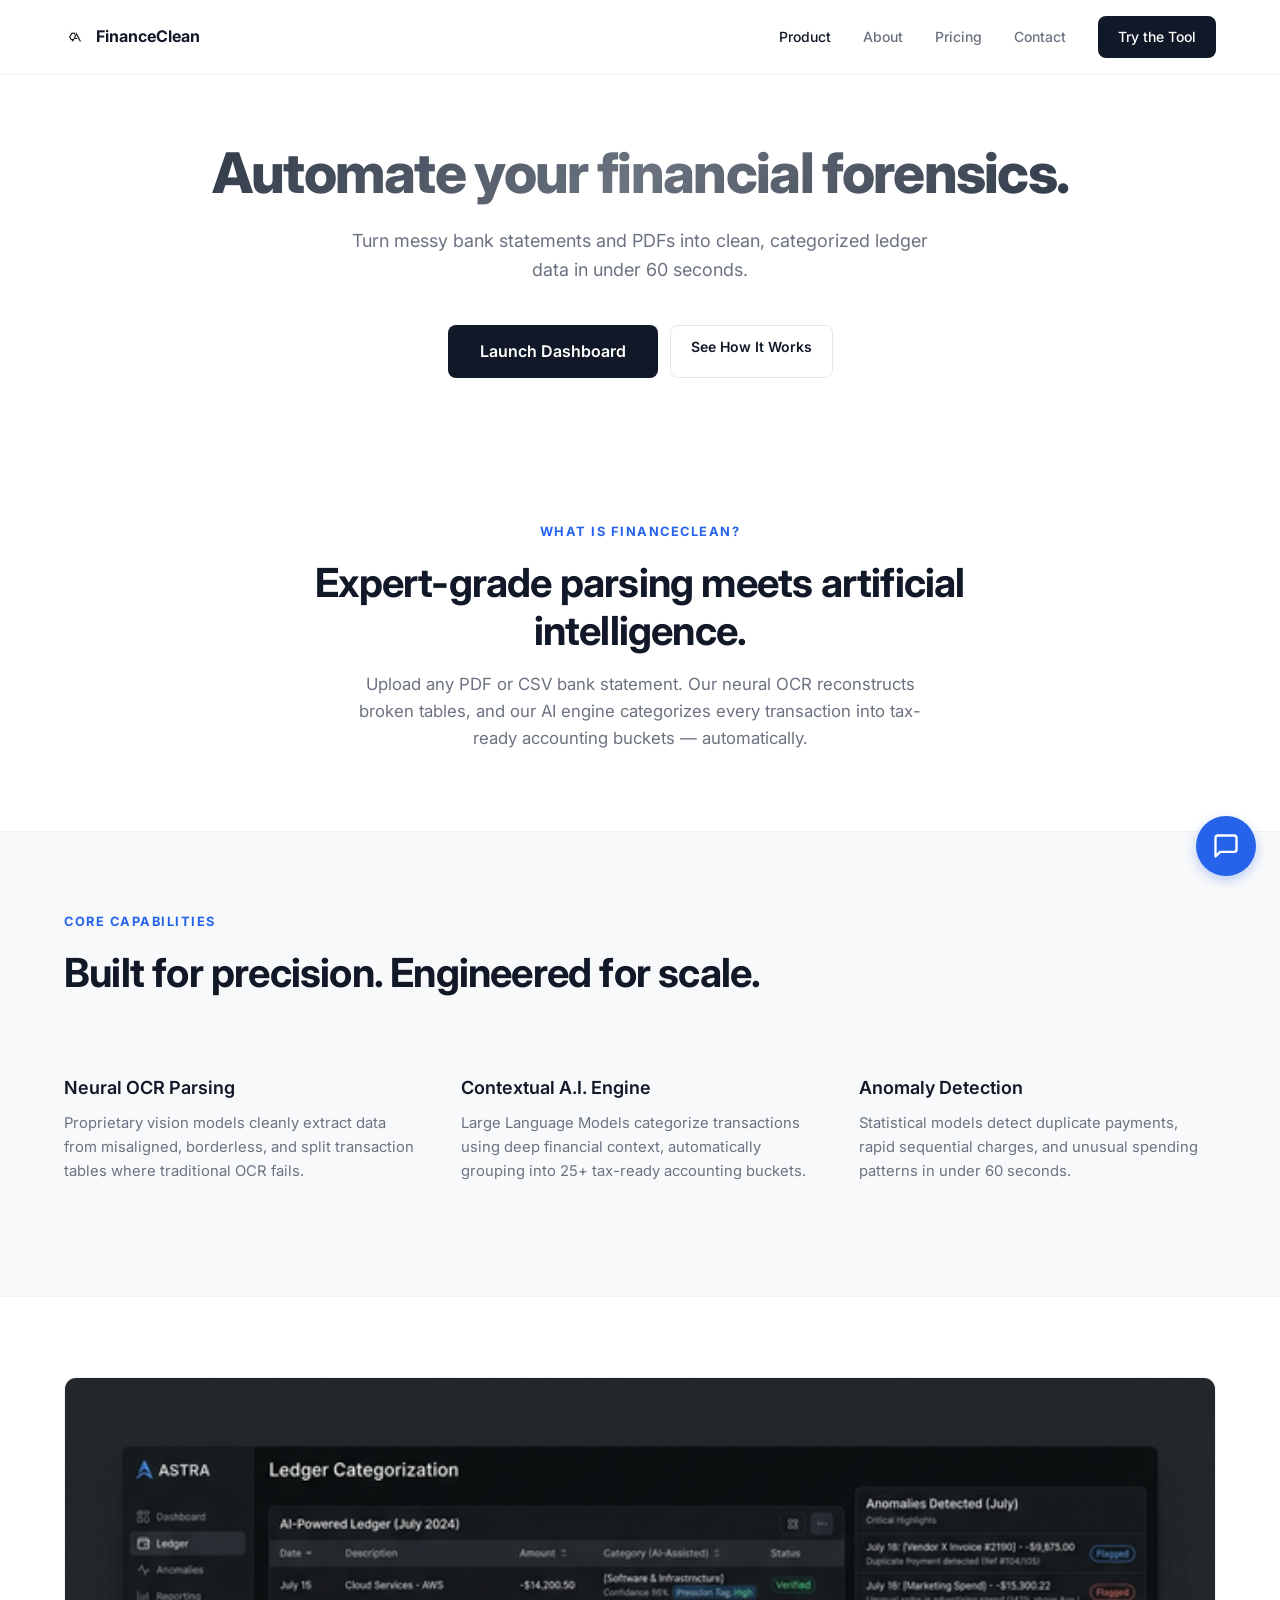
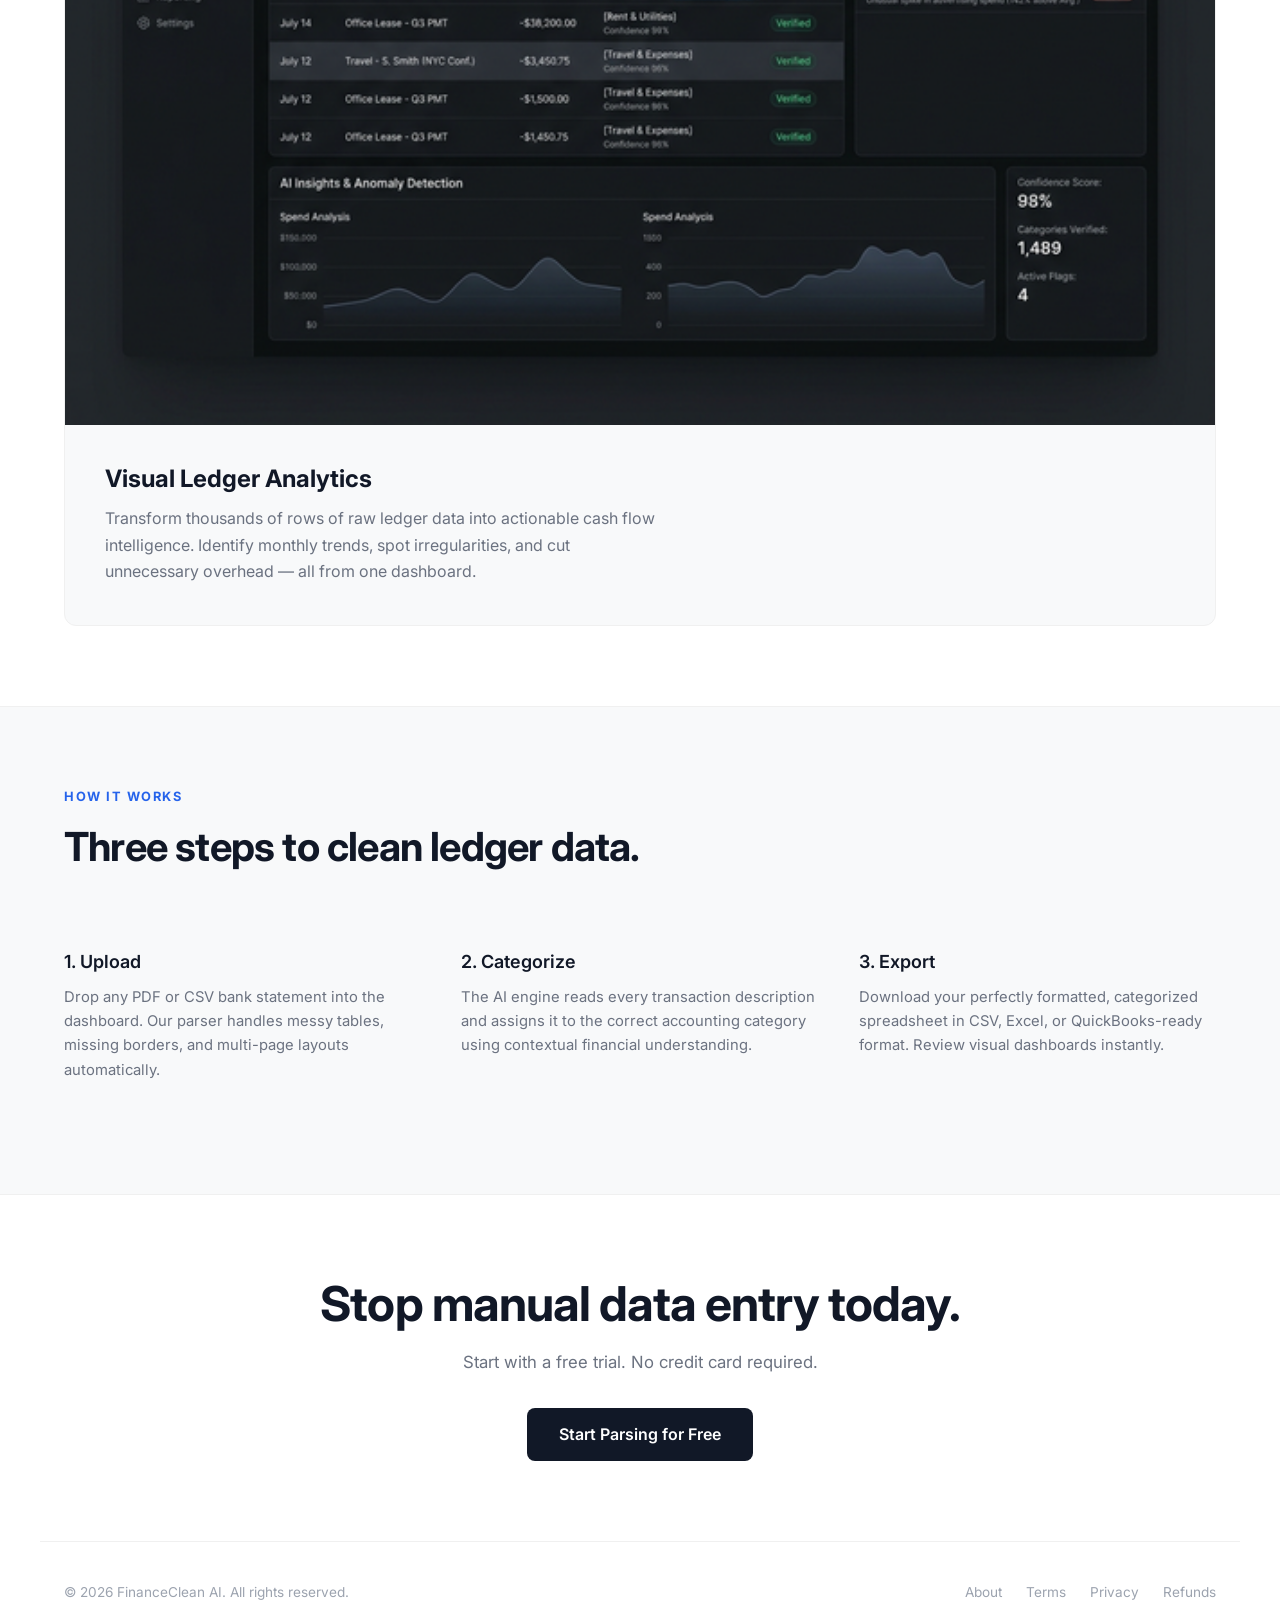
==== commit 5ec37d17: "Remove hero dashboard image from homepage" ====
--- a/index.html
+++ b/index.html
@@ -36,9 +36,7 @@
             <a href="tool.html" class="btn-primary btn-large">Launch Dashboard</a>
             <a href="#features" class="btn-outline btn-large">See How It Works</a>
         </div>
-        <div class="hero-image">
-            <img src="assets/img/mockup_premium_wide.png" alt="FinanceClean AI Dashboard" loading="lazy">
-        </div>
+
     </header>
 
     <!-- 2. Product Explanation -->
